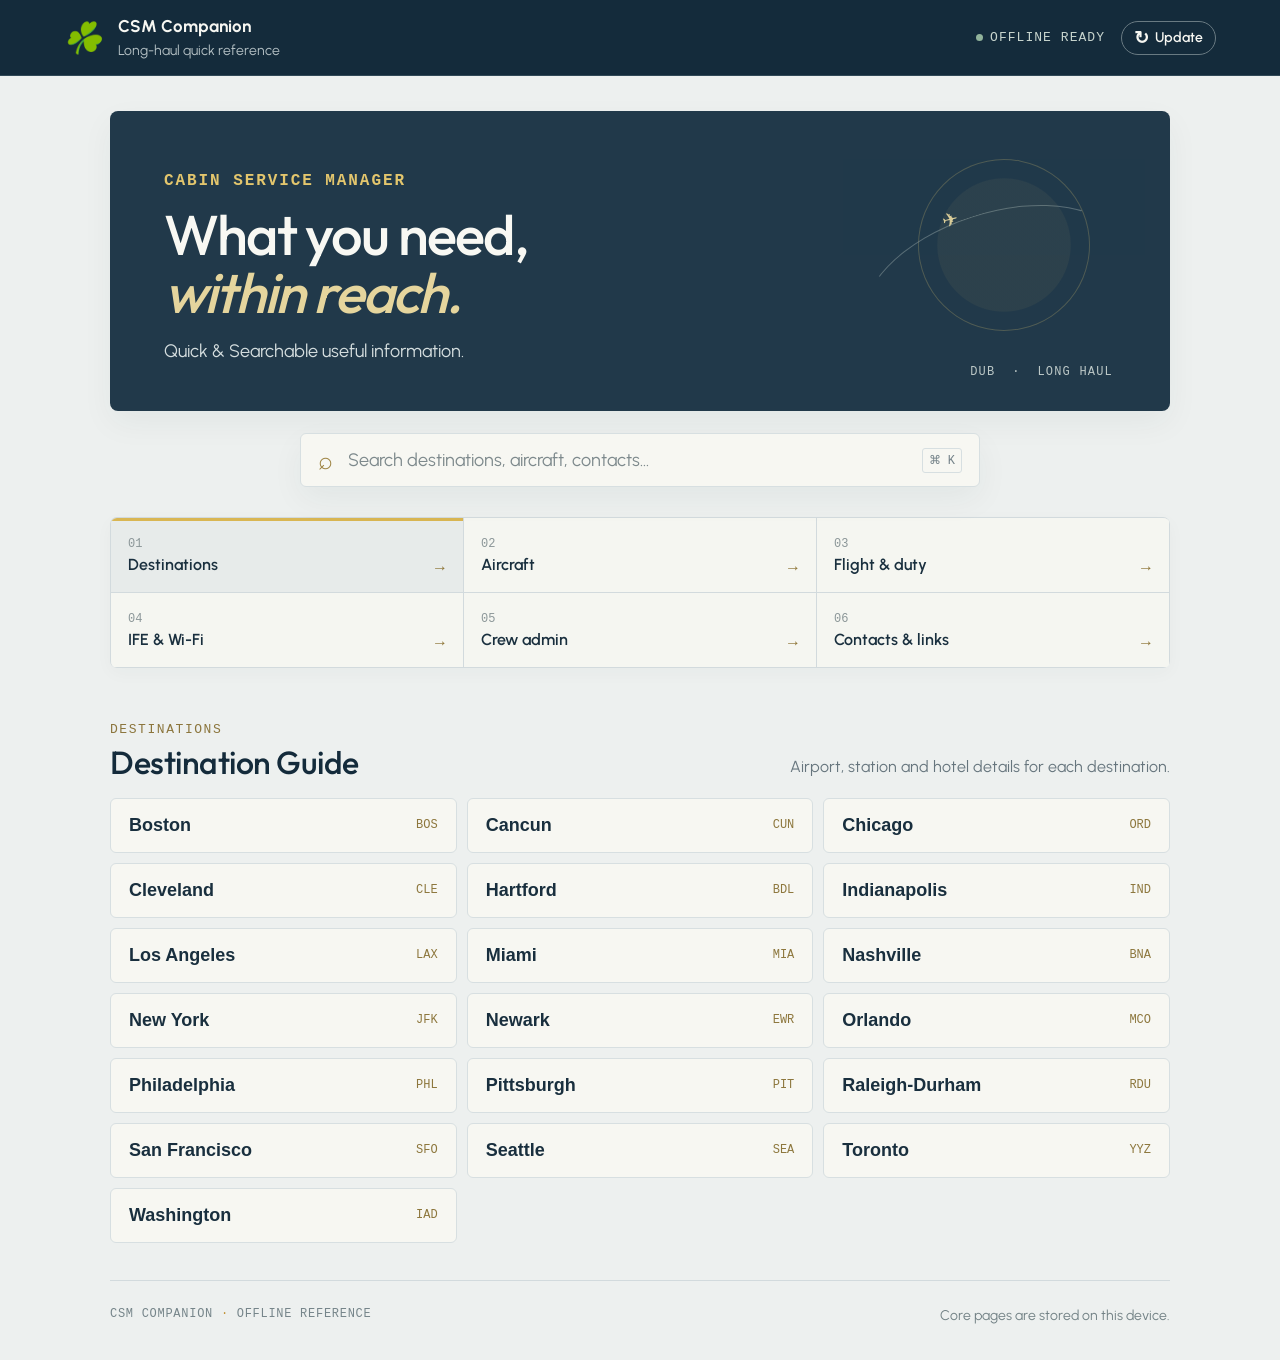
==== index.html @ 6634da88 "Add files via upload" ====
<!doctype html>
<html lang="en">
<head>
  <meta charset="utf-8">
  <meta name="viewport" content="width=device-width, initial-scale=1, viewport-fit=cover">
  <meta name="theme-color" content="#142b3b">
  <meta name="apple-mobile-web-app-capable" content="yes">
  <meta name="apple-mobile-web-app-title" content="CSM Companion">
  <meta name="description" content="Offline-first Cabin Service Manager reference for Aer Lingus long-haul operations.">
  <link rel="manifest" href="manifest.webmanifest">
  <link rel="icon" href="icon.svg" type="image/svg+xml">
  <link rel="stylesheet" href="styles.css?v=updates1">
  <title>CSM Companion</title>
</head>
<body>
  <header class="topbar">
    <a class="brand" href="#home" aria-label="CSM Companion home"><img class="brand-logo" src="assets/aer-lingus-shamrock.png" alt="Aer Lingus Shamrock"><span><strong>CSM Companion</strong><small>Long-haul quick reference</small></span></a>
    <div class="top-actions"><span class="offline-pill"><i></i><span id="connection-status">Offline ready</span></span><button class="update-button" id="update-button" type="button" aria-label="Check for updates" title="Check for updates"><span aria-hidden="true">↻</span><span class="update-label">Update</span></button><button class="icon-button" id="install-button" hidden>Install</button></div>
  </header>
  <main>
    <section class="welcome" id="home">
      <div class="welcome-copy"><p class="eyebrow">CABIN SERVICE MANAGER</p><h1>What you need,<br><em>within reach.</em></h1><p class="intro">Quick &amp; Searchable useful information.</p></div>
      <div class="welcome-art" aria-hidden="true"><span class="sun"></span><span class="route-line"></span><span class="plane">✈</span><span class="art-label">DUB&nbsp; · &nbsp;LONG HAUL</span></div>
    </section>
    <section class="search-wrap" aria-label="Search reference">
      <label class="search-box"><span aria-hidden="true">⌕</span><input id="search" type="search" placeholder="Search destinations, aircraft, contacts…" autocomplete="off"><kbd>⌘ K</kbd></label>
      <div id="search-results" class="search-results" hidden></div>
    </section>
    <section class="quick-links" aria-label="Quick links">
      <button data-section="destinations"><span>01</span>Destinations <b>→</b></button>
      <button data-section="aircraft"><span>02</span>Aircraft <b>→</b></button>
      <button data-section="flight"><span>03</span>Flight &amp; duty <b>→</b></button>
      <button data-section="ife"><span>04</span>IFE &amp; Wi-Fi <b>→</b></button>
      <button data-section="crew"><span>05</span>Crew admin <b>→</b></button>
      <button data-section="contacts"><span>06</span>Contacts &amp; links <b>→</b></button>
    </section>
    <p class="quick-links-hint">Scroll across for more</p>
    <section class="content-area" id="content-area" aria-live="polite"></section>
    <footer><span>CSM COMPANION <i>·</i> OFFLINE REFERENCE</span><span id="cache-note">Core pages are stored on this device.</span></footer>
  </main>
  <script src="reference-data.js?v=coordination1"></script>
  <script src="app.js?v=updates2"></script>
</body>
</html>
---- styles.css ----
@font-face{font-family:Outfit;src:url('./assets/fonts/outfit-latin.woff2') format('woff2');font-style:normal;font-weight:400 700;font-display:swap}
@font-face{font-family:Urbanist;src:url('./assets/fonts/urbanist-latin.woff2') format('woff2');font-style:normal;font-weight:400 700;font-display:swap}
:root{
  --ink:#192f3e;
  --navy:#21394a;
  --navy-deep:#142b3b;
  --muted:#66757d;
  --line:#d7dfe1;
  --canvas:#edf0ef;
  --paper:#f7f7f2;
  --white:#fff;
  --amber:#d9b653;
  --amber-soft:#f5edcf;
  --sage:#8ea39b;
  --shadow:0 12px 32px #1c33420d;
}
*{box-sizing:border-box}
html{scroll-behavior:smooth}
body{margin:0;background:var(--canvas);color:var(--ink);font:19px/1.55 Urbanist,-apple-system,BlinkMacSystemFont,"Segoe UI",sans-serif}
.topbar{height:76px;padding:0 max(5vw,24px);display:flex;align-items:center;justify-content:space-between;background:var(--navy-deep);border-bottom:1px solid #314957;color:#f7f7f2}
.brand{display:flex;gap:12px;align-items:center;color:inherit;text-decoration:none}
.brand-logo{width:42px;height:42px;object-fit:contain;flex:0 0 auto}
.brand strong{display:block;font-size:17px;letter-spacing:.1px}
.brand small{display:block;color:#b5c1c5;font-size:14px}
.top-actions{display:flex;align-items:center;gap:16px}
.offline-pill{font:13px ui-monospace,SFMono-Regular,monospace;text-transform:uppercase;letter-spacing:.08em;color:#c8d5ce}
.offline-pill i{display:inline-block;width:7px;height:7px;border-radius:50%;background:#91b39b;margin-right:7px}
.icon-button{border:1px solid #697a82;background:transparent;border-radius:20px;padding:8px 15px;color:#f7f7f2;font:600 15px -apple-system,BlinkMacSystemFont,"Segoe UI",sans-serif;cursor:pointer}
.icon-button:hover{background:#294354}
.update-button{display:flex;align-items:center;gap:6px;border:1px solid #697a82;background:transparent;border-radius:20px;padding:7px 12px;color:#f7f7f2;font:600 14px Urbanist,-apple-system,BlinkMacSystemFont,"Segoe UI",sans-serif;cursor:pointer}
.update-button:hover:not(:disabled){background:#294354}.update-button:disabled{opacity:.7;cursor:wait}.update-button>span:first-child{font-size:18px;line-height:1}
main{max-width:1120px;margin:auto;padding:0 30px}
.welcome{position:relative;display:flex;min-height:300px;margin-top:35px;background:var(--navy);overflow:hidden;border-radius:8px;color:#f8f8f3;padding:45px 54px;align-items:center;box-shadow:var(--shadow)}
.welcome-copy{position:relative;z-index:1;max-width:490px}
.eyebrow,.section-kicker{font:13px ui-monospace,SFMono-Regular,monospace;letter-spacing:.12em;color:#e3c66d}
.welcome-copy>.eyebrow{font-size:16px;font-weight:700}
.welcome h1{font:500 clamp(38px,calc(5.4vw - 2px),56px)/1.03 Outfit,Urbanist,sans-serif;letter-spacing:-1.8px;margin:14px 0}
.welcome h1 em{color:#e5d59d;font-weight:500}
.intro{font-size:18px;color:#d5dedf;max-width:410px;margin:17px 0 0}
.welcome-art{position:absolute;right:5%;top:0;width:40%;height:100%;opacity:.95}
.sun{position:absolute;width:172px;height:172px;border:1px solid #d6c17445;border-radius:50%;top:48px;right:27px;background:radial-gradient(circle,#d8c57a12 0 55%,transparent 56%)}
.route-line{position:absolute;width:270px;height:145px;border:1px solid #bbc8c160;border-color:#bbc8c160 transparent transparent transparent;border-radius:50%;transform:rotate(-18deg);top:102px;right:-12px}
.plane{position:absolute;top:94px;right:159px;font-size:19px;color:#e5d59d;transform:rotate(-14deg)}
.art-label{position:absolute;right:4px;bottom:32px;font:12px ui-monospace,SFMono-Regular,monospace;letter-spacing:.1em;color:#c5d0ce}
.search-wrap{position:relative;margin:22px auto 30px;max-width:680px;z-index:3}
.search-box{height:54px;display:flex;align-items:center;gap:13px;background:var(--paper);padding:0 17px;border:1px solid var(--line);border-radius:6px;box-shadow:var(--shadow);color:#61717a}
.search-box>span{font-size:25px;line-height:0;color:#9d8240}
.search-box input{flex:1;border:0;outline:0;color:var(--ink);background:transparent;font:18px Urbanist,-apple-system,BlinkMacSystemFont,"Segoe UI",sans-serif}
.search-box input::placeholder{color:#7d898c}
.search-box kbd{font:12px ui-monospace,SFMono-Regular,monospace;border:1px solid var(--line);border-radius:3px;padding:4px 6px;color:#728087}
.search-results{position:absolute;top:59px;left:0;right:0;background:var(--paper);border:1px solid var(--line);box-shadow:var(--shadow);max-height:290px;overflow:auto;border-radius:6px}
.result{display:flex;width:100%;text-align:left;gap:12px;align-items:center;padding:12px 16px;background:var(--paper);border:0;border-bottom:1px solid #e6e9e6;cursor:pointer;color:var(--ink)}
.result:hover{background:#eef0eb}
.result .result-tag{font:12px ui-monospace,SFMono-Regular,monospace;letter-spacing:.08em;color:#8c753a;min-width:70px}
.result strong{font-size:17px}.result small{display:block;color:var(--muted);font-size:15px}
.quick-links{display:grid;grid-template-columns:repeat(3,minmax(0,1fr));border-top:1px solid #d2dadd;border-left:1px solid #d2dadd;margin-bottom:44px;border-radius:7px;overflow:hidden;box-shadow:0 5px 18px #1c334208}
.quick-links-hint{display:none}
.quick-links button{position:relative;text-align:left;height:75px;padding:15px 17px;background:#f5f6f1;border:0;border-right:1px solid #d2dadd;border-bottom:1px solid #d2dadd;font:600 16px Urbanist,-apple-system,BlinkMacSystemFont,"Segoe UI",sans-serif;color:var(--ink);cursor:pointer;transition:background .18s}
.quick-links button:hover,.quick-links button.active{background:#e7ebea}
.quick-links button.active{box-shadow:inset 0 3px 0 var(--amber)}
.quick-links button span{display:block;font:12px ui-monospace,SFMono-Regular,monospace;color:#8b9698;margin-bottom:4px}
.quick-links button b{position:absolute;right:15px;bottom:15px;color:#8e7537;font-weight:500}
.content-area{min-height:240px;scroll-margin-top:18px}
.section-head{display:flex;align-items:flex-end;justify-content:space-between;margin-bottom:18px}
.section-head h2{font:500 32px/1.1 Outfit,Urbanist,sans-serif;margin:3px 0 0;letter-spacing:-.5px;color:var(--navy-deep)}
.section-kicker{color:#8b753c}
.section-head p{margin:0;color:var(--muted);font-size:16px}
.card-grid{display:grid;grid-template-columns:repeat(3,1fr);gap:13px}
.card{background:var(--paper);border:1px solid var(--line);padding:20px 21px;border-radius:7px;box-shadow:0 4px 14px #1c334206}
.card .card-tag{font:12px ui-monospace,SFMono-Regular,monospace;color:#8b753c;letter-spacing:.1em;text-transform:uppercase}
.card h3{font:600 17px/1.2 Outfit,Urbanist,sans-serif;margin:9px 0 5px;letter-spacing:-.2px;color:var(--navy-deep)}
.card p{color:var(--muted);font-size:16px;line-height:1.6;margin:0}
.card .card-foot{border-top:1px solid #e5e8e2;padding-top:12px;margin-top:17px;font:12px ui-monospace,SFMono-Regular,monospace;letter-spacing:.04em;color:#7c898b}
.detail-layout{display:grid;grid-template-columns:1fr 1fr;gap:13px}
.info-block{background:var(--paper);border:1px solid var(--line);border-radius:7px;padding:20px}
.info-block h3{margin:0 0 10px;font-size:16px;color:var(--navy-deep)}
.info-block p,.info-block li{font-size:16px;color:var(--muted)}
.info-block ul{padding-left:18px;margin:8px 0}
.notice{background:var(--amber-soft);border:1px solid #eadcae;border-left:3px solid var(--amber);border-radius:4px;padding:12px 14px;color:#665624;font-size:15px;margin:0 0 14px}
.destination-list{display:grid;grid-template-columns:repeat(3,1fr);gap:10px}
.destination{display:flex;justify-content:space-between;align-items:center;background:var(--paper);border:1px solid var(--line);border-radius:6px;padding:16px 18px;color:var(--ink);text-align:left;cursor:pointer;transition:border .18s,background .18s}
.destination:hover{border-color:#baaa71;background:#fbfbf6}
.destination strong{font-size:18px}.destination span{font:12px ui-monospace,SFMono-Regular,monospace;color:#8d773d}
.destination-name{display:flex;flex-direction:column;gap:2px}.destination-name small{font:12px ui-monospace,SFMono-Regular,monospace;color:#78868a}
.empty{background:var(--paper);border:1px dashed #c3cdd0;border-radius:6px;padding:26px;color:var(--muted);font-size:16px}
.empty strong{color:var(--ink);display:block;margin-bottom:5px}
.profile-meta{display:grid;grid-template-columns:repeat(2,minmax(0,1fr));gap:10px;background:var(--navy);color:#f7f7f2;border-radius:7px;padding:14px 17px;margin:0 0 12px;box-shadow:var(--shadow)}
.profile-meta>div{display:flex;flex-direction:column;gap:4px;min-width:0}
.profile-meta span{font:11px ui-monospace,SFMono-Regular,monospace;letter-spacing:.08em;color:#e3c66d}
.profile-meta strong{font-size:14px;font-weight:600;overflow-wrap:anywhere}
.profile-grid{grid-template-columns:repeat(2,minmax(0,1fr))}
.profile-fields{margin-top:8px}
.coordination-grid{display:grid;grid-template-columns:repeat(2,minmax(0,1fr));gap:9px;margin-top:10px}
.contact-card,.contact-extra{min-width:0;background:#fff;border:1px solid #e1e6e3;border-radius:6px;padding:12px}
.contact-role{display:block;font:11px ui-monospace,SFMono-Regular,monospace;letter-spacing:.07em;color:#8b753c}
.contact-card h3{font:600 17px/1.2 Outfit,Urbanist,sans-serif;color:var(--navy-deep);margin:6px 0 10px;overflow-wrap:anywhere}
.contact-actions{display:grid;gap:7px}
.contact-action{display:flex;min-height:44px;flex-direction:column;justify-content:center;gap:2px;padding:7px 9px;border:1px solid #dfe5e2;border-radius:5px;background:#f4f6f2;color:var(--ink);text-decoration:none;overflow-wrap:anywhere}
.contact-action span{font:11px ui-monospace,SFMono-Regular,monospace;letter-spacing:.04em;color:#7b8988}
.contact-action strong{font:600 14px/1.3 Urbanist,-apple-system,BlinkMacSystemFont,"Segoe UI",sans-serif;color:var(--navy-deep);overflow-wrap:anywhere}
.contact-action:hover{border-color:#c3ac65;background:#fbfbf6}
.contact-missing{font-size:14px;color:var(--muted)}
.contact-extra{display:flex;flex-direction:column;gap:8px;justify-content:center}
.contact-extra>strong{font-size:14px;color:var(--navy-deep)}
.profile-record{border-top:1px solid #e5e8e2;padding:10px 0}
.profile-record:first-child{border-top:0;padding-top:0}
.profile-record-heading{display:flex;align-items:center;justify-content:space-between;gap:8px}
.profile-record-heading strong{font-size:15px;color:var(--navy-deep)}
.profile-value{font-size:16px;line-height:1.5;color:var(--muted);overflow-wrap:anywhere;margin-top:4px}
.map-action{display:inline-flex;align-items:center;min-height:40px;margin-top:6px;padding:0 10px;border:1px solid #dfe5e2;border-radius:5px;background:#f4f6f2;color:#6e5a24;font:11px ui-monospace,SFMono-Regular,monospace;letter-spacing:.04em;text-decoration:none}
.map-action:hover{border-color:#c3ac65;background:#fbfbf6}
.record-source{font:12px/1.5 ui-monospace,SFMono-Regular,monospace;color:#7c898b;margin-top:5px;overflow-wrap:anywhere}
.review-badge{display:inline-flex;align-items:center;flex:0 0 auto;border-radius:3px;padding:3px 6px;font:11px ui-monospace,SFMono-Regular,monospace;letter-spacing:.02em}
.review-badge.needs-source{background:var(--amber-soft);color:#6b551a}
.review-badge.marked-verified{background:var(--green);color:#385d43}
.empty-profile{border-style:dashed;box-shadow:none}
.empty-profile p{color:var(--muted);font-size:16px;margin:12px 0 2px}
.back-button{border:0;background:transparent;color:#766431;font:14px ui-monospace,SFMono-Regular,monospace;cursor:pointer;padding:0;margin-bottom:10px}
.aircraft-grid{grid-template-columns:repeat(2,minmax(0,1fr))}.aircraft-card{scroll-margin-top:18px}.aircraft-card-head{display:flex;align-items:center;justify-content:space-between;gap:10px}.aircraft-total{font:500 24px Georgia,serif;color:var(--navy-deep);white-space:nowrap}.aircraft-total small{font:13px ui-monospace,SFMono-Regular,monospace;color:var(--muted)}
.seat-bar{height:32px;display:flex;overflow:hidden;border-radius:5px;margin:17px 0 9px;background:#e5e9e5}.seat-zone{width:var(--zone);min-width:0;display:flex;flex:0 0 var(--zone);align-items:center;justify-content:center;padding:0 2px;background:#21394a;color:#f7f7f2;border-right:1px solid #f7f7f2}.seat-zone:nth-child(2){background:#758c88}.seat-zone:nth-child(3){background:#c5d0cb;color:#203745;border:0}.seat-zone strong{font:600 12px ui-monospace,SFMono-Regular,monospace}.seat-legend{display:flex;gap:13px;flex-wrap:wrap;color:var(--muted);font:12px ui-monospace,SFMono-Regular,monospace}.seat-legend b{color:var(--navy-deep)}
.aircraft-stats{display:grid;grid-template-columns:repeat(3,minmax(0,1fr));gap:8px;border-top:1px solid #e5e8e2;margin-top:15px;padding-top:13px}.aircraft-stats div,.registration-list{display:flex;flex-direction:column;gap:4px;min-width:0}.aircraft-stats span,.registration-list>span{font:11px ui-monospace,SFMono-Regular,monospace;letter-spacing:.04em;color:#7c898b}.aircraft-stats strong{font-size:16px;color:var(--navy-deep);overflow-wrap:anywhere}.registration-list{border-top:1px solid #e5e8e2;margin-top:12px;padding-top:11px}.registration-list p{font:14px/1.6 ui-monospace,SFMono-Regular,monospace;color:var(--muted);margin:0;overflow-wrap:anywhere}
footer{display:flex;justify-content:space-between;padding:26px 0 35px;margin-top:37px;border-top:1px solid #d2dadd;font:12px ui-monospace,SFMono-Regular,monospace;letter-spacing:.06em;color:#76858a}
footer i{font-style:normal;color:#c29339}#cache-note{letter-spacing:0;text-transform:none;font:14px Urbanist,-apple-system,BlinkMacSystemFont,"Segoe UI",sans-serif;color:#718084}
@media(max-width:760px){main{padding:0 17px}.topbar{height:66px;padding:0 17px}.welcome{min-height:290px;margin-top:18px;padding:32px 26px}.welcome-art{width:45%;right:-9%;opacity:.55}.welcome-copy{max-width:420px}.quick-links{grid-template-columns:repeat(3,minmax(0,1fr));margin-bottom:32px}.card-grid,.destination-list{grid-template-columns:repeat(2,1fr)}.section-head{display:block}.section-head p{margin-top:6px}footer{gap:12px;flex-wrap:wrap}}
@media(max-width:480px){.welcome{padding:27px 22px;min-height:285px}.welcome h1{font-size:clamp(36px,calc(10vw - 2px),40px);line-height:1.04}.intro{max-width:260px;font-size:17px}.welcome-art{right:-28%;width:65%;opacity:.36}.search-box{height:50px}.search-box kbd{display:none}.card-grid,.destination-list,.detail-layout{grid-template-columns:1fr}.quick-links button{height:68px;padding:12px}.quick-links button b{right:12px;bottom:14px}.offline-pill{font-size:11px}.icon-button{padding:7px 10px}}
@media(max-width:600px){
  html{scroll-padding-top:82px}
  body{overflow-x:hidden;-webkit-text-size-adjust:100%}
  .topbar{position:sticky;top:0;z-index:10;height:calc(60px + env(safe-area-inset-top));padding:env(safe-area-inset-top) 15px 0}
  .brand{gap:9px}.brand-logo{width:36px;height:36px}.brand strong{font-size:16px}.brand small{font-size:13px}
  .top-actions{gap:9px}.offline-pill{font-size:11px;white-space:nowrap}.icon-button{min-height:40px}
  .update-button{width:36px;height:36px;justify-content:center;padding:0}.update-label{position:absolute;width:1px;height:1px;padding:0;margin:-1px;overflow:hidden;clip:rect(0,0,0,0);white-space:nowrap;border:0}
  main{width:100%;padding:0 15px}
  .welcome{min-height:218px;margin-top:14px;padding:25px 21px;border-radius:7px}
  .welcome-copy{max-width:100%}.welcome h1{font-size:clamp(38px,calc(10.5vw - 2px),42px);letter-spacing:-1.2px;margin:10px 0}
  .intro{max-width:285px;font-size:17px;line-height:1.5;margin-top:12px}
  .welcome-art{right:-6%;width:39%;opacity:.36}.sun{width:128px;height:128px;right:8px;top:42px}.route-line{width:195px;height:106px;top:85px;right:-27px}.plane{right:102px;top:83px;font-size:16px}.art-label{right:0;bottom:20px;font-size:10px}
  .search-wrap{margin:14px 0 17px;max-width:none}.search-box{height:52px;padding:0 14px;border-radius:6px}.search-box input{font-size:20px}
  .quick-links{display:flex;gap:7px;width:100%;overflow-x:auto;overscroll-behavior-x:contain;-webkit-overflow-scrolling:touch;scrollbar-width:none;scroll-snap-type:x proximity;margin:0 0 3px;padding:1px 0 5px;border:0;border-radius:0;box-shadow:none}
  .quick-links::-webkit-scrollbar{display:none}
  .quick-links-hint{display:block;margin:0 0 19px 2px;color:#78868a;font:italic 700 12px/1.3 Urbanist,-apple-system,BlinkMacSystemFont,"Segoe UI",sans-serif}
  .quick-links button{flex:0 0 auto;display:flex;align-items:center;gap:7px;height:46px;min-width:unset;padding:0 13px;border:1px solid #cbd4d8;border-radius:6px;background:#f5f6f1;scroll-snap-align:start;font-size:15px;white-space:nowrap}
  .quick-links button span{display:inline;margin:0;color:#8b753c;font-size:11px}.quick-links button b{position:static;margin-left:2px;font-size:16px}
  .quick-links button.active{border-color:#c3ac65;box-shadow:inset 0 -2px 0 var(--amber)}
  .content-area{min-height:190px;scroll-margin-top:78px}
  .section-head{margin-bottom:14px}.section-head h2{font-size:28px;line-height:1.12}.section-head p{font-size:16px;line-height:1.5}
  .notice{font-size:15px;line-height:1.5;padding:11px 12px;margin-bottom:12px}
  .destination-list{grid-template-columns:repeat(2,minmax(0,1fr));gap:8px}
  .destination{min-height:54px;padding:11px 12px;gap:5px}.destination strong{font-size:16px}.destination span{font-size:11px;white-space:nowrap}
  .card-grid,.detail-layout,.aircraft-grid{grid-template-columns:1fr;gap:9px}
  .profile-meta{grid-template-columns:repeat(2,minmax(0,1fr));gap:12px 10px;padding:13px 14px}
  .profile-grid{grid-template-columns:1fr}.coordination-grid{grid-template-columns:1fr}
  .card,.info-block{padding:17px 16px;border-radius:6px}.card h3{font-size:16px}.card p,.info-block p,.info-block li{font-size:17px;line-height:1.55}
  .card .card-foot{margin-top:13px;padding-top:10px;font-size:11px}
  .back-button{min-height:40px;padding:8px 0}
  footer{gap:8px;flex-direction:column;margin-top:28px;padding:20px 0 calc(24px + env(safe-area-inset-bottom))}
}
@media(max-width:360px){
  .topbar{padding-left:11px;padding-right:11px}.brand{gap:7px}.brand-logo{width:32px;height:32px}.brand strong{font-size:15px}.brand small{font-size:12px}.top-actions{gap:6px}.offline-pill{font-size:10px}
  main{padding-left:11px;padding-right:11px}.welcome{padding-left:17px;padding-right:17px}.destination{padding:10px 9px}.destination strong{font-size:15px}
}
@media(prefers-reduced-motion:reduce){*{scroll-behavior:auto!important;transition:none!important}}
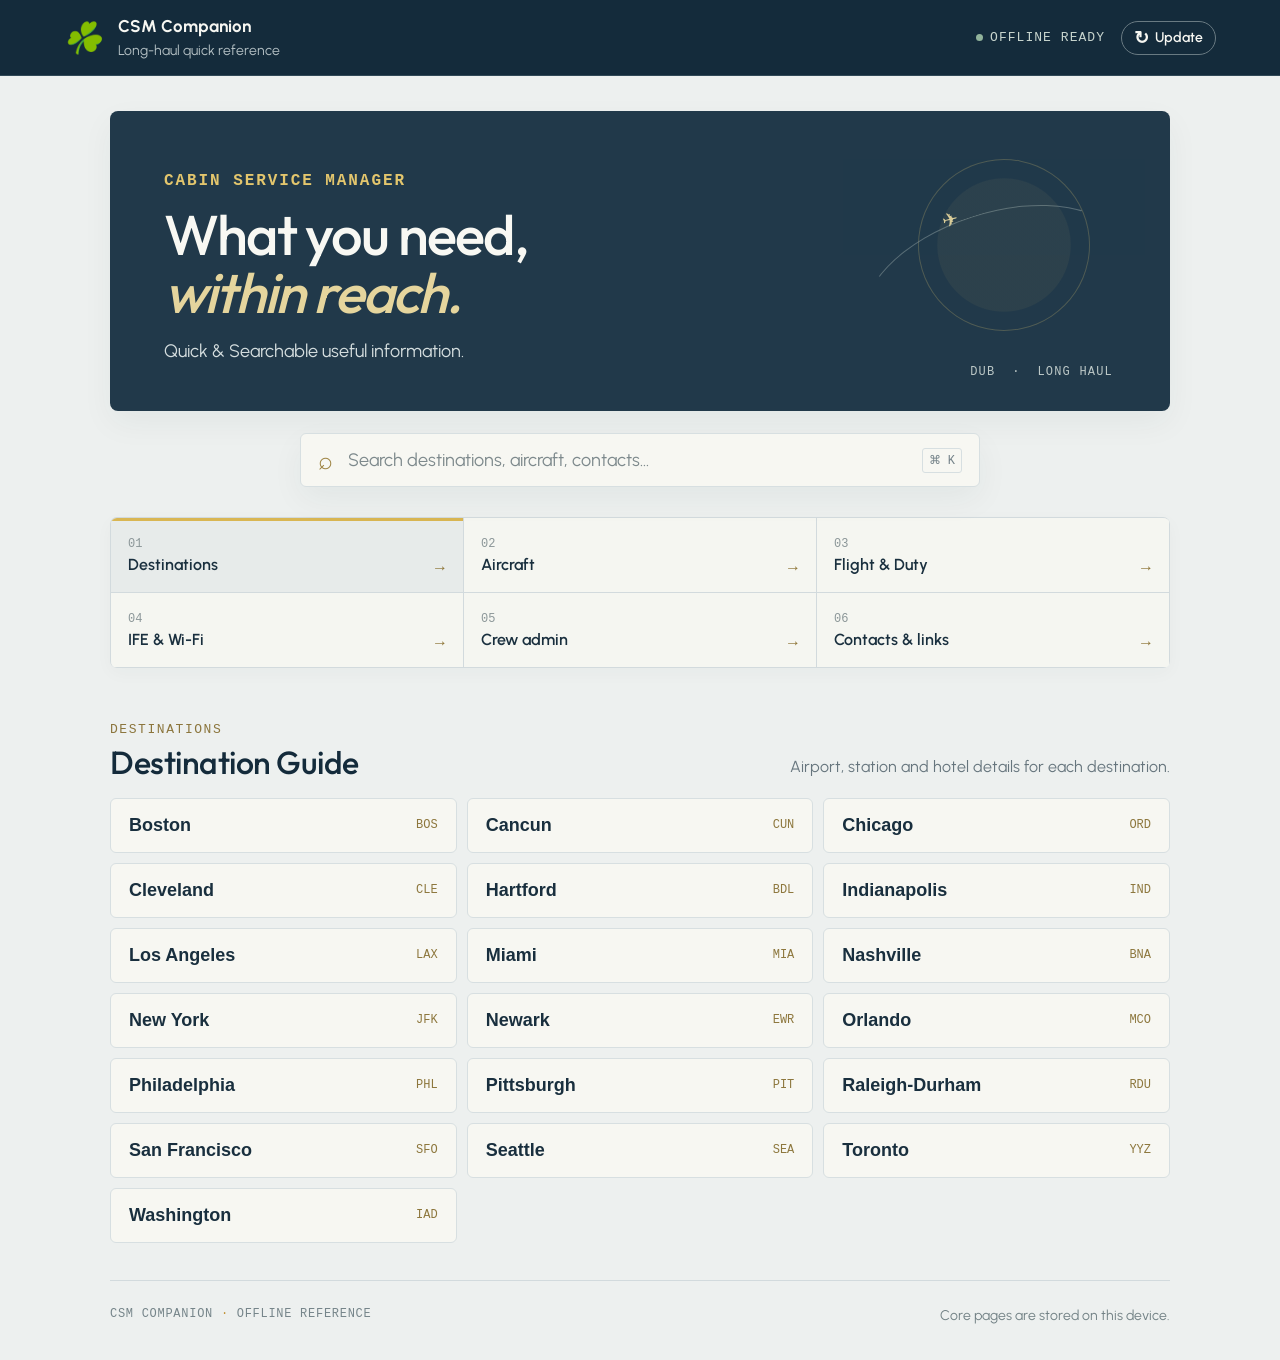
==== commit 54dac40c: "Add files via upload" ====
--- a/index.html
+++ b/index.html
@@ -9,7 +9,7 @@
   <meta name="description" content="Offline-first Cabin Service Manager reference for Aer Lingus long-haul operations.">
   <link rel="manifest" href="manifest.webmanifest">
   <link rel="icon" href="icon.svg" type="image/svg+xml">
-  <link rel="stylesheet" href="styles.css?v=updates1">
+  <link rel="stylesheet" href="styles.css?v=fdp2">
   <title>CSM Companion</title>
 </head>
 <body>
@@ -29,7 +29,7 @@
     <section class="quick-links" aria-label="Quick links">
       <button data-section="destinations"><span>01</span>Destinations <b>→</b></button>
       <button data-section="aircraft"><span>02</span>Aircraft <b>→</b></button>
-      <button data-section="flight"><span>03</span>Flight &amp; duty <b>→</b></button>
+      <button data-section="flight"><span>03</span>Flight &amp; Duty <b>→</b></button>
       <button data-section="ife"><span>04</span>IFE &amp; Wi-Fi <b>→</b></button>
       <button data-section="crew"><span>05</span>Crew admin <b>→</b></button>
       <button data-section="contacts"><span>06</span>Contacts &amp; links <b>→</b></button>
@@ -38,7 +38,7 @@
     <section class="content-area" id="content-area" aria-live="polite"></section>
     <footer><span>CSM COMPANION <i>·</i> OFFLINE REFERENCE</span><span id="cache-note">Core pages are stored on this device.</span></footer>
   </main>
-  <script src="reference-data.js?v=coordination1"></script>
-  <script src="app.js?v=updates2"></script>
+  <script src="reference-data.js?v=fleet1"></script>
+  <script src="app.js?v=fdp2"></script>
 </body>
 </html>
--- a/styles.css
+++ b/styles.css
@@ -68,6 +68,7 @@
 .card-grid{display:grid;grid-template-columns:repeat(3,1fr);gap:13px}
 .card{background:var(--paper);border:1px solid var(--line);padding:20px 21px;border-radius:7px;box-shadow:0 4px 14px #1c334206}
 .card .card-tag{font:12px ui-monospace,SFMono-Regular,monospace;color:#8b753c;letter-spacing:.1em;text-transform:uppercase}
+.fdp-card{grid-column:1/-1}.fdp-card p{max-width:900px}.fdp-reference-link{display:flex;min-height:50px;flex-direction:column;justify-content:center;gap:2px;margin-top:14px;padding:9px 12px;border:1px solid #d9c77f;border-radius:5px;background:#f7f3e4;color:var(--navy-deep);text-decoration:none}.fdp-reference-link span{font:11px ui-monospace,SFMono-Regular,monospace;letter-spacing:.06em;color:#7b704e}.fdp-reference-link strong{font:600 15px Urbanist,-apple-system,BlinkMacSystemFont,"Segoe UI",sans-serif}.fdp-reference-link:hover{background:#f0e8c9}.fdp-source-note{display:block;margin-top:10px;color:#78868a;font:12px/1.45 ui-monospace,SFMono-Regular,monospace}.fdp-table-scroll{max-width:100%;overflow-x:auto;-webkit-overflow-scrolling:touch;margin:12px 0 5px;border-radius:4px}.fdp-table{width:100%;border-collapse:collapse;color:var(--ink);font:14px/1.35 Urbanist,-apple-system,BlinkMacSystemFont,"Segoe UI",sans-serif}.fdp-table th,.fdp-table td{border:1px solid #d2dcda;padding:7px 6px;text-align:center;vertical-align:middle}.fdp-table thead th{background:#176b68;color:#fff;font-weight:700}.fdp-table tbody th{background:#e6f0dc;text-align:left;font-weight:700}.fdp-basic-table{min-width:335px;table-layout:fixed}.fdp-basic-table th:first-child{width:43%}.fdp-acclim-table{min-width:560px;table-layout:fixed}.fdp-acclim-table th:first-child{width:31%}.fdp-table-hint{display:block;color:#78868a;font:12px Urbanist,-apple-system,BlinkMacSystemFont,"Segoe UI",sans-serif}.fdp-code-legend{display:grid;gap:6px;margin-top:12px;color:var(--muted);font-size:15px}.fdp-code-legend b{display:inline-block;min-width:22px;color:var(--navy-deep)}.protocol-steps{display:grid;grid-template-columns:repeat(2,minmax(0,1fr));gap:12px;margin-top:14px}.protocol-steps>section{min-width:0;border:1px solid #e1e6e3;border-radius:6px;padding:13px;background:#fff}.protocol-steps h4{margin:0 0 6px;color:var(--navy-deep);font:600 16px Outfit,Urbanist,sans-serif}.protocol-steps p{margin:0;color:var(--muted);font-size:15px;line-height:1.5}.protocol-credit-table{min-width:320px}.protocol-credit-table th:first-child{width:75%}.protocol-note{margin-top:8px!important;font-size:13px!important}.protocol-note-box{margin-top:12px;padding:11px 12px;border-left:3px solid var(--amber);background:#f7f3e4;color:#665624;font-size:14px;line-height:1.45}
 .card h3{font:600 17px/1.2 Outfit,Urbanist,sans-serif;margin:9px 0 5px;letter-spacing:-.2px;color:var(--navy-deep)}
 .card p{color:var(--muted);font-size:16px;line-height:1.6;margin:0}
 .card .card-foot{border-top:1px solid #e5e8e2;padding-top:12px;margin-top:17px;font:12px ui-monospace,SFMono-Regular,monospace;letter-spacing:.04em;color:#7c898b}
@@ -116,9 +117,9 @@
 .empty-profile{border-style:dashed;box-shadow:none}
 .empty-profile p{color:var(--muted);font-size:16px;margin:12px 0 2px}
 .back-button{border:0;background:transparent;color:#766431;font:14px ui-monospace,SFMono-Regular,monospace;cursor:pointer;padding:0;margin-bottom:10px}
-.aircraft-grid{grid-template-columns:repeat(2,minmax(0,1fr))}.aircraft-card{scroll-margin-top:18px}.aircraft-card-head{display:flex;align-items:center;justify-content:space-between;gap:10px}.aircraft-total{font:500 24px Georgia,serif;color:var(--navy-deep);white-space:nowrap}.aircraft-total small{font:13px ui-monospace,SFMono-Regular,monospace;color:var(--muted)}
-.seat-bar{height:32px;display:flex;overflow:hidden;border-radius:5px;margin:17px 0 9px;background:#e5e9e5}.seat-zone{width:var(--zone);min-width:0;display:flex;flex:0 0 var(--zone);align-items:center;justify-content:center;padding:0 2px;background:#21394a;color:#f7f7f2;border-right:1px solid #f7f7f2}.seat-zone:nth-child(2){background:#758c88}.seat-zone:nth-child(3){background:#c5d0cb;color:#203745;border:0}.seat-zone strong{font:600 12px ui-monospace,SFMono-Regular,monospace}.seat-legend{display:flex;gap:13px;flex-wrap:wrap;color:var(--muted);font:12px ui-monospace,SFMono-Regular,monospace}.seat-legend b{color:var(--navy-deep)}
-.aircraft-stats{display:grid;grid-template-columns:repeat(3,minmax(0,1fr));gap:8px;border-top:1px solid #e5e8e2;margin-top:15px;padding-top:13px}.aircraft-stats div,.registration-list{display:flex;flex-direction:column;gap:4px;min-width:0}.aircraft-stats span,.registration-list>span{font:11px ui-monospace,SFMono-Regular,monospace;letter-spacing:.04em;color:#7c898b}.aircraft-stats strong{font-size:16px;color:var(--navy-deep);overflow-wrap:anywhere}.registration-list{border-top:1px solid #e5e8e2;margin-top:12px;padding-top:11px}.registration-list p{font:14px/1.6 ui-monospace,SFMono-Regular,monospace;color:var(--muted);margin:0;overflow-wrap:anywhere}
+.aircraft-grid{grid-template-columns:repeat(2,minmax(0,1fr))}.aircraft-card{scroll-margin-top:18px}.aircraft-card-head{display:flex;align-items:center;justify-content:space-between;gap:10px}.aircraft-card-head .card-tag{font-size:14px;font-weight:700}.aircraft-total{font:600 24px Outfit,Urbanist,sans-serif;color:var(--navy-deep);white-space:nowrap}.aircraft-total small{font:500 13px Urbanist,-apple-system,BlinkMacSystemFont,"Segoe UI",sans-serif;color:var(--muted)}
+.seat-bar{height:32px;display:flex;overflow:hidden;border-radius:5px;margin:17px 0 9px;background:#e5e9e5}.seat-zone{width:var(--zone);min-width:0;display:flex;flex:0 0 var(--zone);align-items:center;justify-content:center;padding:0 2px;background:#21394a;color:#f7f7f2;border-right:1px solid #f7f7f2}.seat-zone:nth-child(2){background:#758c88}.seat-zone:nth-child(3){background:#c5d0cb;color:#203745;border:0}.seat-zone strong{font:600 12px ui-monospace,SFMono-Regular,monospace}.seat-legend{display:flex;gap:13px;flex-wrap:wrap;color:var(--muted);font:12px ui-monospace,SFMono-Regular,monospace}.seat-legend b{color:var(--navy-deep)}.seat-legend span:first-child{font-size:13px}
+.aircraft-stats{display:grid;grid-template-columns:repeat(3,minmax(0,1fr));gap:8px;border-top:1px solid #e5e8e2;margin-top:15px;padding-top:13px}.aircraft-stats div,.registration-list{display:flex;flex-direction:column;gap:4px;min-width:0}.aircraft-stats span,.registration-list>span{font:700 13px ui-monospace,SFMono-Regular,monospace;letter-spacing:.04em;color:#7c898b}.aircraft-stats strong{font-size:16px;color:var(--navy-deep);overflow-wrap:anywhere}.registration-list{border-top:1px solid #e5e8e2;margin-top:12px;padding-top:11px}.registration-list p{font:12px/1.6 ui-monospace,SFMono-Regular,monospace;color:var(--muted);margin:0;overflow-wrap:anywhere}
 footer{display:flex;justify-content:space-between;padding:26px 0 35px;margin-top:37px;border-top:1px solid #d2dadd;font:12px ui-monospace,SFMono-Regular,monospace;letter-spacing:.06em;color:#76858a}
 footer i{font-style:normal;color:#c29339}#cache-note{letter-spacing:0;text-transform:none;font:14px Urbanist,-apple-system,BlinkMacSystemFont,"Segoe UI",sans-serif;color:#718084}
 @media(max-width:760px){main{padding:0 17px}.topbar{height:66px;padding:0 17px}.welcome{min-height:290px;margin-top:18px;padding:32px 26px}.welcome-art{width:45%;right:-9%;opacity:.55}.welcome-copy{max-width:420px}.quick-links{grid-template-columns:repeat(3,minmax(0,1fr));margin-bottom:32px}.card-grid,.destination-list{grid-template-columns:repeat(2,1fr)}.section-head{display:block}.section-head p{margin-top:6px}footer{gap:12px;flex-wrap:wrap}}
@@ -150,6 +151,7 @@
   .card-grid,.detail-layout,.aircraft-grid{grid-template-columns:1fr;gap:9px}
   .profile-meta{grid-template-columns:repeat(2,minmax(0,1fr));gap:12px 10px;padding:13px 14px}
   .profile-grid{grid-template-columns:1fr}.coordination-grid{grid-template-columns:1fr}
+  .protocol-steps{grid-template-columns:1fr}
   .card,.info-block{padding:17px 16px;border-radius:6px}.card h3{font-size:16px}.card p,.info-block p,.info-block li{font-size:17px;line-height:1.55}
   .card .card-foot{margin-top:13px;padding-top:10px;font-size:11px}
   .back-button{min-height:40px;padding:8px 0}
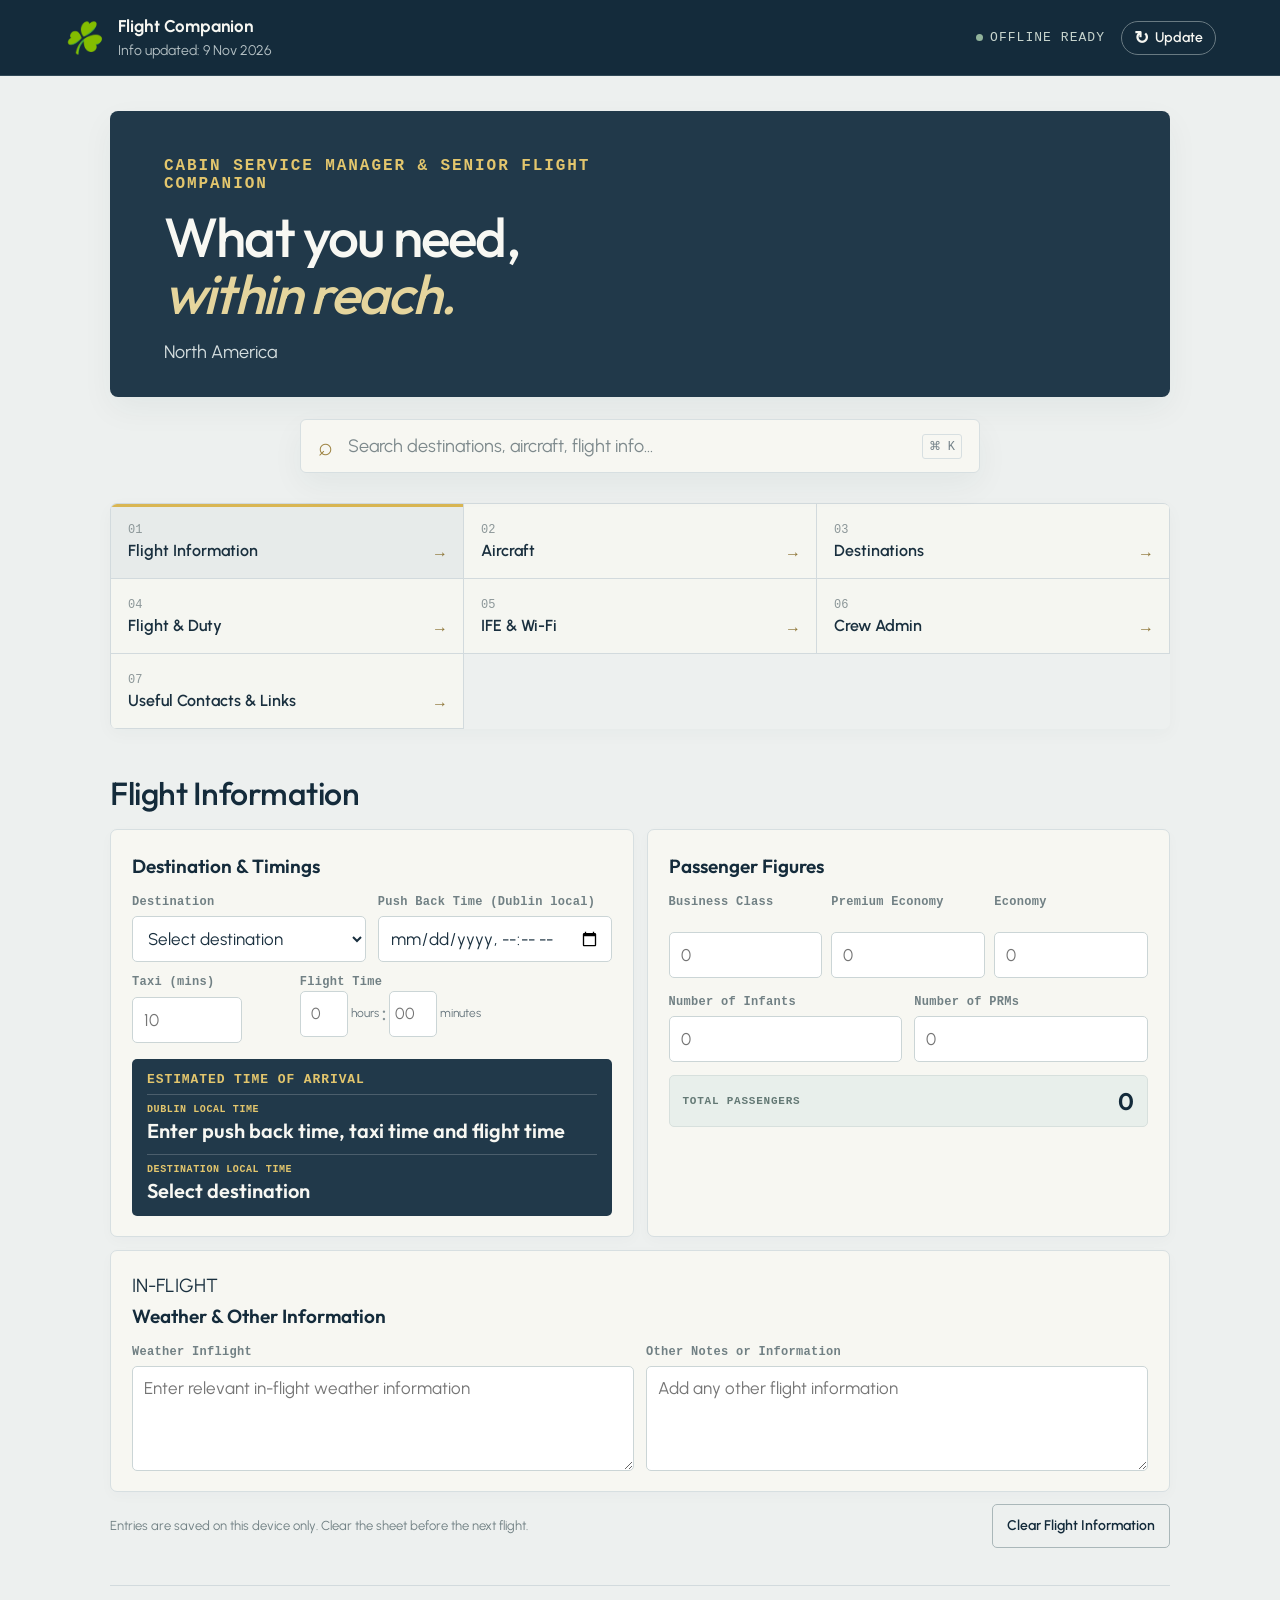
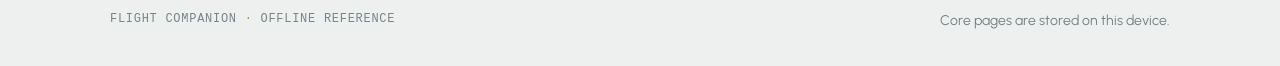
==== commit c7788b3c: "Add files via upload" ====
--- a/index.html
+++ b/index.html
@@ -5,40 +5,40 @@
   <meta name="viewport" content="width=device-width, initial-scale=1, viewport-fit=cover">
   <meta name="theme-color" content="#142b3b">
   <meta name="apple-mobile-web-app-capable" content="yes">
-  <meta name="apple-mobile-web-app-title" content="CSM Companion">
+  <meta name="apple-mobile-web-app-title" content="Flight Companion">
   <meta name="description" content="Offline-first Cabin Service Manager reference for Aer Lingus long-haul operations.">
   <link rel="manifest" href="manifest.webmanifest">
   <link rel="icon" href="icon.svg" type="image/svg+xml">
-  <link rel="stylesheet" href="styles.css?v=fdp2">
-  <title>CSM Companion</title>
+  <link rel="stylesheet" href="styles.css?v=useful-contacts2">
+  <title>Flight Companion</title>
 </head>
 <body>
   <header class="topbar">
-    <a class="brand" href="#home" aria-label="CSM Companion home"><img class="brand-logo" src="assets/aer-lingus-shamrock.png" alt="Aer Lingus Shamrock"><span><strong>CSM Companion</strong><small>Long-haul quick reference</small></span></a>
+    <a class="brand" href="#home" aria-label="Flight Companion home"><img class="brand-logo" src="assets/aer-lingus-shamrock.png" alt="Aer Lingus Shamrock"><span><strong>Flight Companion</strong><small id="information-updated">Info updated: 8 Nov 2026</small></span></a>
     <div class="top-actions"><span class="offline-pill"><i></i><span id="connection-status">Offline ready</span></span><button class="update-button" id="update-button" type="button" aria-label="Check for updates" title="Check for updates"><span aria-hidden="true">↻</span><span class="update-label">Update</span></button><button class="icon-button" id="install-button" hidden>Install</button></div>
   </header>
   <main>
     <section class="welcome" id="home">
-      <div class="welcome-copy"><p class="eyebrow">CABIN SERVICE MANAGER</p><h1>What you need,<br><em>within reach.</em></h1><p class="intro">Quick &amp; Searchable useful information.</p></div>
-      <div class="welcome-art" aria-hidden="true"><span class="sun"></span><span class="route-line"></span><span class="plane">✈</span><span class="art-label">DUB&nbsp; · &nbsp;LONG HAUL</span></div>
+      <div class="welcome-copy"><p class="eyebrow">CABIN SERVICE MANAGER &amp; SENIOR FLIGHT COMPANION</p><h1>What you need,<br><em>within reach.</em></h1><p class="intro">North America</p></div>
     </section>
     <section class="search-wrap" aria-label="Search reference">
-      <label class="search-box"><span aria-hidden="true">⌕</span><input id="search" type="search" placeholder="Search destinations, aircraft, contacts…" autocomplete="off"><kbd>⌘ K</kbd></label>
+      <label class="search-box"><span aria-hidden="true">⌕</span><input id="search" type="search" placeholder="Search destinations, aircraft, flight info…" autocomplete="off"><kbd>⌘ K</kbd></label>
       <div id="search-results" class="search-results" hidden></div>
     </section>
     <section class="quick-links" aria-label="Quick links">
-      <button data-section="destinations"><span>01</span>Destinations <b>→</b></button>
+      <button data-section="flightInfo"><span>01</span>Flight Information <b>→</b></button>
       <button data-section="aircraft"><span>02</span>Aircraft <b>→</b></button>
-      <button data-section="flight"><span>03</span>Flight &amp; Duty <b>→</b></button>
-      <button data-section="ife"><span>04</span>IFE &amp; Wi-Fi <b>→</b></button>
-      <button data-section="crew"><span>05</span>Crew admin <b>→</b></button>
-      <button data-section="contacts"><span>06</span>Contacts &amp; links <b>→</b></button>
+      <button data-section="destinations"><span>03</span>Destinations <b>→</b></button>
+      <button data-section="flight"><span>04</span>Flight &amp; Duty <b>→</b></button>
+      <button data-section="ife"><span>05</span>IFE &amp; Wi-Fi <b>→</b></button>
+      <button data-section="crew"><span>06</span>Crew Admin <b>→</b></button>
+      <button data-section="contacts"><span>07</span>Useful Contacts &amp; Links <b>→</b></button>
     </section>
     <p class="quick-links-hint">Scroll across for more</p>
     <section class="content-area" id="content-area" aria-live="polite"></section>
-    <footer><span>CSM COMPANION <i>·</i> OFFLINE REFERENCE</span><span id="cache-note">Core pages are stored on this device.</span></footer>
+    <footer><span>FLIGHT COMPANION <i>·</i> OFFLINE REFERENCE</span><span id="cache-note">Core pages are stored on this device.</span></footer>
   </main>
-  <script src="reference-data.js?v=fleet1"></script>
-  <script src="app.js?v=fdp2"></script>
+  <script src="reference-data.js?v=sources-sync1"></script>
+  <script src="app.js?v=useful-contacts2"></script>
 </body>
 </html>
--- a/styles.css
+++ b/styles.css
@@ -30,11 +30,11 @@
 .update-button{display:flex;align-items:center;gap:6px;border:1px solid #697a82;background:transparent;border-radius:20px;padding:7px 12px;color:#f7f7f2;font:600 14px Urbanist,-apple-system,BlinkMacSystemFont,"Segoe UI",sans-serif;cursor:pointer}
 .update-button:hover:not(:disabled){background:#294354}.update-button:disabled{opacity:.7;cursor:wait}.update-button>span:first-child{font-size:18px;line-height:1}
 main{max-width:1120px;margin:auto;padding:0 30px}
-.welcome{position:relative;display:flex;min-height:300px;margin-top:35px;background:var(--navy);overflow:hidden;border-radius:8px;color:#f8f8f3;padding:45px 54px;align-items:center;box-shadow:var(--shadow)}
+.welcome{position:relative;display:flex;min-height:270px;margin-top:35px;background:var(--navy);overflow:hidden;border-radius:8px;color:#f8f8f3;padding:30px 54px;align-items:center;box-shadow:var(--shadow)}
 .welcome-copy{position:relative;z-index:1;max-width:490px}
 .eyebrow,.section-kicker{font:13px ui-monospace,SFMono-Regular,monospace;letter-spacing:.12em;color:#e3c66d}
 .welcome-copy>.eyebrow{font-size:16px;font-weight:700}
-.welcome h1{font:500 clamp(38px,calc(5.4vw - 2px),56px)/1.03 Outfit,Urbanist,sans-serif;letter-spacing:-1.8px;margin:14px 0}
+.welcome h1{font:500 clamp(37px,calc(5.4vw - 3px),55px)/1.03 Outfit,Urbanist,sans-serif;letter-spacing:-1.8px;margin:14px 0}
 .welcome h1 em{color:#e5d59d;font-weight:500}
 .intro{font-size:18px;color:#d5dedf;max-width:410px;margin:17px 0 0}
 .welcome-art{position:absolute;right:5%;top:0;width:40%;height:100%;opacity:.95}
@@ -68,7 +68,7 @@
 .card-grid{display:grid;grid-template-columns:repeat(3,1fr);gap:13px}
 .card{background:var(--paper);border:1px solid var(--line);padding:20px 21px;border-radius:7px;box-shadow:0 4px 14px #1c334206}
 .card .card-tag{font:12px ui-monospace,SFMono-Regular,monospace;color:#8b753c;letter-spacing:.1em;text-transform:uppercase}
-.fdp-card{grid-column:1/-1}.fdp-card p{max-width:900px}.fdp-reference-link{display:flex;min-height:50px;flex-direction:column;justify-content:center;gap:2px;margin-top:14px;padding:9px 12px;border:1px solid #d9c77f;border-radius:5px;background:#f7f3e4;color:var(--navy-deep);text-decoration:none}.fdp-reference-link span{font:11px ui-monospace,SFMono-Regular,monospace;letter-spacing:.06em;color:#7b704e}.fdp-reference-link strong{font:600 15px Urbanist,-apple-system,BlinkMacSystemFont,"Segoe UI",sans-serif}.fdp-reference-link:hover{background:#f0e8c9}.fdp-source-note{display:block;margin-top:10px;color:#78868a;font:12px/1.45 ui-monospace,SFMono-Regular,monospace}.fdp-table-scroll{max-width:100%;overflow-x:auto;-webkit-overflow-scrolling:touch;margin:12px 0 5px;border-radius:4px}.fdp-table{width:100%;border-collapse:collapse;color:var(--ink);font:14px/1.35 Urbanist,-apple-system,BlinkMacSystemFont,"Segoe UI",sans-serif}.fdp-table th,.fdp-table td{border:1px solid #d2dcda;padding:7px 6px;text-align:center;vertical-align:middle}.fdp-table thead th{background:#176b68;color:#fff;font-weight:700}.fdp-table tbody th{background:#e6f0dc;text-align:left;font-weight:700}.fdp-basic-table{min-width:335px;table-layout:fixed}.fdp-basic-table th:first-child{width:43%}.fdp-acclim-table{min-width:560px;table-layout:fixed}.fdp-acclim-table th:first-child{width:31%}.fdp-table-hint{display:block;color:#78868a;font:12px Urbanist,-apple-system,BlinkMacSystemFont,"Segoe UI",sans-serif}.fdp-code-legend{display:grid;gap:6px;margin-top:12px;color:var(--muted);font-size:15px}.fdp-code-legend b{display:inline-block;min-width:22px;color:var(--navy-deep)}.protocol-steps{display:grid;grid-template-columns:repeat(2,minmax(0,1fr));gap:12px;margin-top:14px}.protocol-steps>section{min-width:0;border:1px solid #e1e6e3;border-radius:6px;padding:13px;background:#fff}.protocol-steps h4{margin:0 0 6px;color:var(--navy-deep);font:600 16px Outfit,Urbanist,sans-serif}.protocol-steps p{margin:0;color:var(--muted);font-size:15px;line-height:1.5}.protocol-credit-table{min-width:320px}.protocol-credit-table th:first-child{width:75%}.protocol-note{margin-top:8px!important;font-size:13px!important}.protocol-note-box{margin-top:12px;padding:11px 12px;border-left:3px solid var(--amber);background:#f7f3e4;color:#665624;font-size:14px;line-height:1.45}
+.fdp-card{grid-column:1/-1}.fdp-card p{max-width:900px}.fdp-reference-link{display:flex;min-height:50px;flex-direction:column;justify-content:center;gap:2px;margin-top:14px;padding:9px 12px;border:1px solid #d9c77f;border-radius:5px;background:#f7f3e4;color:var(--navy-deep);text-decoration:none}.fdp-reference-link span{font:11px ui-monospace,SFMono-Regular,monospace;letter-spacing:.06em;color:#7b704e}.fdp-reference-link strong{font:600 15px Urbanist,-apple-system,BlinkMacSystemFont,"Segoe UI",sans-serif}.fdp-reference-link:hover{background:#f0e8c9}.fdp-source-note{display:block;margin-top:10px;color:#78868a;font:12px/1.45 ui-monospace,SFMono-Regular,monospace}.fdp-table-scroll{max-width:100%;overflow-x:auto;-webkit-overflow-scrolling:touch;margin:12px 0 5px;border-radius:4px}.fdp-table{width:100%;border-collapse:collapse;color:var(--ink);font:14px/1.35 Urbanist,-apple-system,BlinkMacSystemFont,"Segoe UI",sans-serif}.fdp-table th,.fdp-table td{border:1px solid #d2dcda;padding:7px 6px;text-align:center;vertical-align:middle}.fdp-table thead th{background:#176b68;color:#fff;font-weight:700}.fdp-table tbody th{background:#e6f0dc;text-align:left;font-weight:700}.fdp-basic-table{min-width:335px;table-layout:fixed}.fdp-basic-table th:first-child{width:25%;white-space:nowrap;text-align:center;padding-left:3px;padding-right:3px}.fdp-basic-table tbody th{white-space:nowrap;text-align:center}.fdp-acclim-table{min-width:0;table-layout:fixed}.fdp-acclim-table th:first-child{width:56%}.acclim-note{margin-top:12px!important;padding:11px 12px;border-left:3px solid var(--amber);background:#f7f3e4;color:#665624;font-size:14px!important;line-height:1.5!important}.fdp-table-hint{display:block;color:#78868a;font:12px Urbanist,-apple-system,BlinkMacSystemFont,"Segoe UI",sans-serif}.fdp-code-legend{display:grid;gap:6px;margin-top:12px;color:var(--muted);font-size:15px}.fdp-code-legend b{display:inline-block;min-width:22px;color:var(--navy-deep)}.protocol-steps{display:grid;grid-template-columns:repeat(2,minmax(0,1fr));gap:12px;margin-top:14px}.protocol-steps>section{min-width:0;border:1px solid #e1e6e3;border-radius:6px;padding:13px;background:#fff}.protocol-steps h4{margin:0 0 6px;color:var(--navy-deep);font:600 16px Outfit,Urbanist,sans-serif}.protocol-steps p{margin:0;color:var(--muted);font-size:15px;line-height:1.5}.protocol-credit-table{min-width:320px}.protocol-credit-table th:first-child{width:75%}.protocol-note{margin-top:8px!important;font-size:13px!important}.protocol-note-box{margin-top:12px;padding:11px 12px;border-left:3px solid var(--amber);background:#f7f3e4;color:#665624;font-size:14px;line-height:1.45}
 .card h3{font:600 17px/1.2 Outfit,Urbanist,sans-serif;margin:9px 0 5px;letter-spacing:-.2px;color:var(--navy-deep)}
 .card p{color:var(--muted);font-size:16px;line-height:1.6;margin:0}
 .card .card-foot{border-top:1px solid #e5e8e2;padding-top:12px;margin-top:17px;font:12px ui-monospace,SFMono-Regular,monospace;letter-spacing:.04em;color:#7c898b}
@@ -117,23 +117,23 @@
 .empty-profile{border-style:dashed;box-shadow:none}
 .empty-profile p{color:var(--muted);font-size:16px;margin:12px 0 2px}
 .back-button{border:0;background:transparent;color:#766431;font:14px ui-monospace,SFMono-Regular,monospace;cursor:pointer;padding:0;margin-bottom:10px}
-.aircraft-grid{grid-template-columns:repeat(2,minmax(0,1fr))}.aircraft-card{scroll-margin-top:18px}.aircraft-card-head{display:flex;align-items:center;justify-content:space-between;gap:10px}.aircraft-card-head .card-tag{font-size:14px;font-weight:700}.aircraft-total{font:600 24px Outfit,Urbanist,sans-serif;color:var(--navy-deep);white-space:nowrap}.aircraft-total small{font:500 13px Urbanist,-apple-system,BlinkMacSystemFont,"Segoe UI",sans-serif;color:var(--muted)}
+.aircraft-grid{grid-template-columns:repeat(2,minmax(0,1fr))}.aircraft-card{scroll-margin-top:18px}.aircraft-card-head{display:flex;align-items:center;justify-content:space-between;gap:10px}.aircraft-card-head .card-tag{font-size:18px;font-weight:700}.aircraft-total{font:600 24px Outfit,Urbanist,sans-serif;color:var(--navy-deep);white-space:nowrap}.aircraft-total small{font:500 13px Urbanist,-apple-system,BlinkMacSystemFont,"Segoe UI",sans-serif;color:var(--muted)}
 .seat-bar{height:32px;display:flex;overflow:hidden;border-radius:5px;margin:17px 0 9px;background:#e5e9e5}.seat-zone{width:var(--zone);min-width:0;display:flex;flex:0 0 var(--zone);align-items:center;justify-content:center;padding:0 2px;background:#21394a;color:#f7f7f2;border-right:1px solid #f7f7f2}.seat-zone:nth-child(2){background:#758c88}.seat-zone:nth-child(3){background:#c5d0cb;color:#203745;border:0}.seat-zone strong{font:600 12px ui-monospace,SFMono-Regular,monospace}.seat-legend{display:flex;gap:13px;flex-wrap:wrap;color:var(--muted);font:12px ui-monospace,SFMono-Regular,monospace}.seat-legend b{color:var(--navy-deep)}.seat-legend span:first-child{font-size:13px}
-.aircraft-stats{display:grid;grid-template-columns:repeat(3,minmax(0,1fr));gap:8px;border-top:1px solid #e5e8e2;margin-top:15px;padding-top:13px}.aircraft-stats div,.registration-list{display:flex;flex-direction:column;gap:4px;min-width:0}.aircraft-stats span,.registration-list>span{font:700 13px ui-monospace,SFMono-Regular,monospace;letter-spacing:.04em;color:#7c898b}.aircraft-stats strong{font-size:16px;color:var(--navy-deep);overflow-wrap:anywhere}.registration-list{border-top:1px solid #e5e8e2;margin-top:12px;padding-top:11px}.registration-list p{font:12px/1.6 ui-monospace,SFMono-Regular,monospace;color:var(--muted);margin:0;overflow-wrap:anywhere}
+.aircraft-stats{display:grid;grid-template-columns:repeat(3,minmax(0,1fr));gap:8px;border-top:1px solid #e5e8e2;margin-top:15px;padding-top:13px}.aircraft-stats div,.registration-list{display:flex;flex-direction:column;gap:4px;min-width:0}.aircraft-stats span,.registration-list>span{font:700 13px ui-monospace,SFMono-Regular,monospace;letter-spacing:.04em;color:#7c898b}.aircraft-stats strong{font-size:16px;color:var(--navy-deep);overflow-wrap:anywhere}.registration-list{border-top:1px solid #e5e8e2;margin-top:12px;padding-top:11px}.registration-list p{font:10px/1.6 ui-monospace,SFMono-Regular,monospace;color:var(--muted);margin:0;overflow-wrap:anywhere}
 footer{display:flex;justify-content:space-between;padding:26px 0 35px;margin-top:37px;border-top:1px solid #d2dadd;font:12px ui-monospace,SFMono-Regular,monospace;letter-spacing:.06em;color:#76858a}
 footer i{font-style:normal;color:#c29339}#cache-note{letter-spacing:0;text-transform:none;font:14px Urbanist,-apple-system,BlinkMacSystemFont,"Segoe UI",sans-serif;color:#718084}
-@media(max-width:760px){main{padding:0 17px}.topbar{height:66px;padding:0 17px}.welcome{min-height:290px;margin-top:18px;padding:32px 26px}.welcome-art{width:45%;right:-9%;opacity:.55}.welcome-copy{max-width:420px}.quick-links{grid-template-columns:repeat(3,minmax(0,1fr));margin-bottom:32px}.card-grid,.destination-list{grid-template-columns:repeat(2,1fr)}.section-head{display:block}.section-head p{margin-top:6px}footer{gap:12px;flex-wrap:wrap}}
-@media(max-width:480px){.welcome{padding:27px 22px;min-height:285px}.welcome h1{font-size:clamp(36px,calc(10vw - 2px),40px);line-height:1.04}.intro{max-width:260px;font-size:17px}.welcome-art{right:-28%;width:65%;opacity:.36}.search-box{height:50px}.search-box kbd{display:none}.card-grid,.destination-list,.detail-layout{grid-template-columns:1fr}.quick-links button{height:68px;padding:12px}.quick-links button b{right:12px;bottom:14px}.offline-pill{font-size:11px}.icon-button{padding:7px 10px}}
+@media(max-width:760px){main{padding:0 17px}.topbar{height:66px;padding:0 17px}.welcome{min-height:261px;margin-top:18px;padding:26px 26px}.welcome-art{width:45%;right:-9%;opacity:.55}.welcome-copy{max-width:420px}.quick-links{grid-template-columns:repeat(3,minmax(0,1fr));margin-bottom:32px}.card-grid,.destination-list{grid-template-columns:repeat(2,1fr)}.section-head{display:block}.section-head p{margin-top:6px}footer{gap:12px;flex-wrap:wrap}}
+@media(max-width:480px){.welcome{padding:24px 22px;min-height:256px}.welcome h1{font-size:clamp(35px,calc(10vw - 3px),39px);line-height:1.04}.intro{max-width:260px;font-size:17px}.welcome-art{right:-28%;width:65%;opacity:.36}.search-box{height:50px}.search-box kbd{display:none}.card-grid,.destination-list,.detail-layout{grid-template-columns:1fr}.quick-links button{height:68px;padding:12px}.quick-links button b{right:12px;bottom:14px}.offline-pill{font-size:11px}.icon-button{padding:7px 10px}}
 @media(max-width:600px){
   html{scroll-padding-top:82px}
   body{overflow-x:hidden;-webkit-text-size-adjust:100%}
   .topbar{position:sticky;top:0;z-index:10;height:calc(60px + env(safe-area-inset-top));padding:env(safe-area-inset-top) 15px 0}
-  .brand{gap:9px}.brand-logo{width:36px;height:36px}.brand strong{font-size:16px}.brand small{font-size:13px}
+  .brand{gap:9px}.brand-logo{width:36px;height:36px}.brand strong{font-size:16px}.brand small{font-size:11px}
   .top-actions{gap:9px}.offline-pill{font-size:11px;white-space:nowrap}.icon-button{min-height:40px}
   .update-button{width:36px;height:36px;justify-content:center;padding:0}.update-label{position:absolute;width:1px;height:1px;padding:0;margin:-1px;overflow:hidden;clip:rect(0,0,0,0);white-space:nowrap;border:0}
   main{width:100%;padding:0 15px}
-  .welcome{min-height:218px;margin-top:14px;padding:25px 21px;border-radius:7px}
-  .welcome-copy{max-width:100%}.welcome h1{font-size:clamp(38px,calc(10.5vw - 2px),42px);letter-spacing:-1.2px;margin:10px 0}
+  .welcome{min-height:196px;margin-top:14px;padding:20px 21px;border-radius:7px}
+  .welcome-copy{max-width:100%}.welcome h1{font-size:clamp(37px,calc(10.5vw - 3px),41px);letter-spacing:-1.2px;margin:10px 0}
   .intro{max-width:285px;font-size:17px;line-height:1.5;margin-top:12px}
   .welcome-art{right:-6%;width:39%;opacity:.36}.sun{width:128px;height:128px;right:8px;top:42px}.route-line{width:195px;height:106px;top:85px;right:-27px}.plane{right:102px;top:83px;font-size:16px}.art-label{right:0;bottom:20px;font-size:10px}
   .search-wrap{margin:14px 0 17px;max-width:none}.search-box{height:52px;padding:0 14px;border-radius:6px}.search-box input{font-size:20px}
@@ -162,3 +162,22 @@
   main{padding-left:11px;padding-right:11px}.welcome{padding-left:17px;padding-right:17px}.destination{padding:10px 9px}.destination strong{font-size:15px}
 }
 @media(prefers-reduced-motion:reduce){*{scroll-behavior:auto!important;transition:none!important}}
+
+.flight-form-grid{display:grid;grid-template-columns:repeat(2,minmax(0,1fr));gap:13px}.flight-panel{min-width:0;padding:20px 21px;background:var(--paper);border:1px solid var(--line);border-radius:7px;box-shadow:0 4px 14px #1c334206}.flight-panel-head h3{margin:5px 0 0;font:600 19px/1.2 Outfit,Urbanist,sans-serif;color:var(--navy-deep)}.flight-fields{display:grid;grid-template-columns:repeat(2,minmax(0,1fr));gap:12px;margin-top:16px}.flight-field{display:flex;min-width:0;flex-direction:column;gap:6px}.flight-field>span,.duration-field legend{padding:0;color:#718084;font:700 12px/1.35 ui-monospace,SFMono-Regular,monospace;letter-spacing:.025em}.flight-field input,.flight-field select,.flight-field textarea{width:100%;min-width:0;min-height:46px;padding:9px 11px;border:1px solid #cbd5d6;border-radius:5px;background:#fff;color:var(--ink);font:17px Urbanist,-apple-system,BlinkMacSystemFont,"Segoe UI",sans-serif}.flight-field textarea{min-height:92px;resize:vertical;line-height:1.45}.flight-field input:focus,.flight-field select:focus,.flight-field textarea:focus{outline:2px solid #8ea39b;outline-offset:1px}.duration-field{margin:0;padding:0;border:0}.duration-field>div{display:flex;align-items:center;gap:7px}.duration-field label{display:flex;align-items:center;gap:5px;min-width:0}.duration-field input{width:68px;text-align:center}.duration-field label small{color:var(--muted);font-size:13px}.duration-field>div>b{color:#829093;font-size:19px}.arrival-summary{display:flex;flex-direction:column;gap:4px;margin-top:16px;padding:13px 15px;border-radius:5px;background:var(--navy);color:#f7f7f2}.arrival-summary>span,.passenger-total>span{font:700 11px ui-monospace,SFMono-Regular,monospace;letter-spacing:.07em;color:#e3c66d}.arrival-summary strong{font:600 20px Outfit,Urbanist,sans-serif}.arrival-summary small{color:#d5dedf;font-size:13px}.arrival-time{display:flex;flex-direction:column;gap:2px}.arrival-time>small{color:#e3c66d;font:700 10px/1.3 ui-monospace,SFMono-Regular,monospace;letter-spacing:.06em}.arrival-time+.arrival-time{border-top:1px solid #ffffff30;margin-top:7px;padding-top:8px}.passenger-counts{display:grid;grid-template-columns:repeat(3,minmax(0,1fr));gap:9px;margin-top:16px}.passenger-counts .flight-field>span{min-height:32px}.passenger-total{display:flex;align-items:center;justify-content:space-between;margin-top:13px;padding:10px 13px;border:1px solid #d7e0dd;border-radius:5px;background:#e8efeb}.passenger-total>span{color:#647975}.passenger-total strong{font:600 24px Outfit,Urbanist,sans-serif;color:var(--navy-deep)}.passenger-extra{grid-template-columns:repeat(2,minmax(0,1fr))}.notes-panel{grid-column:1/-1}.notes-fields textarea{min-height:105px}.flight-form-footer{display:flex;align-items:center;justify-content:space-between;gap:12px;margin-top:12px}.flight-form-footer>small{color:#718084;font-size:13px}.clear-flight-button{min-height:44px;padding:9px 14px;border:1px solid #aab7b9;border-radius:5px;background:transparent;color:var(--navy-deep);font:600 14px Urbanist,-apple-system,BlinkMacSystemFont,"Segoe UI",sans-serif;cursor:pointer}.clear-flight-button:hover{background:#e7ebea}
+@media(max-width:600px){.flight-form-grid,.flight-fields{grid-template-columns:1fr;gap:10px}.flight-fields.passenger-extra{grid-template-columns:repeat(2,minmax(0,1fr));gap:8px}.passenger-extra .flight-field>span{font-size:11px;white-space:nowrap;letter-spacing:-.02em}.passenger-extra .flight-field input{min-height:40px;padding:7px 9px}.notes-panel{grid-column:auto}.passenger-counts{gap:7px}.passenger-counts .flight-field>span{min-height:38px;font-size:11px}.flight-panel{padding:16px 15px}.flight-form-footer{align-items:flex-start;flex-direction:column}.clear-flight-button{width:100%}}
+.arrival-summary>span{padding-bottom:7px;margin-bottom:4px;border-bottom:1px solid #ffffff30;font-size:13px}
+.taxi-minutes-field input{max-width:150px}
+.flight-duration-pair{display:grid;grid-column:1/-1;grid-template-columns:repeat(2,minmax(0,1fr));gap:12px;align-items:start}.taxi-minutes-field input{max-width:110px}.flight-duration-pair .duration-field>div{gap:4px}.flight-duration-pair .duration-field input{width:52px;padding-right:4px;padding-left:4px}
+.flight-duration-pair{grid-template-columns:minmax(0,1fr) minmax(0,2fr)}.flight-duration-pair .duration-field>div{gap:3px}.flight-duration-pair .duration-field label{gap:3px}.flight-duration-pair .duration-field label small{font-size:12px}.flight-duration-pair .duration-field input{width:48px;padding-right:2px;padding-left:2px;font-size:16px}
+.acclim-checker{display:grid;grid-template-columns:repeat(2,minmax(0,1fr));gap:12px;margin-top:14px}.acclim-field{display:grid;gap:6px;color:var(--navy-deep);font:600 14px Urbanist,-apple-system,BlinkMacSystemFont,"Segoe UI",sans-serif}.acclim-field select{width:100%;min-height:48px;padding:10px;border:1px solid #c9d5d7;border-radius:5px;background:#fff;color:var(--ink);font:15px Urbanist,-apple-system,BlinkMacSystemFont,"Segoe UI",sans-serif}.acclim-actions{display:flex;gap:9px;grid-column:1/-1}.acclim-actions button{min-height:44px;padding:9px 14px;border-radius:5px;font:600 14px Urbanist,-apple-system,BlinkMacSystemFont,"Segoe UI",sans-serif;cursor:pointer}.acclim-calculate{border:1px solid #176b68;background:#176b68;color:#fff}.acclim-reset{border:1px solid #aab7b9;background:transparent;color:var(--navy-deep)}.acclim-result{display:flex;align-items:center;gap:12px;grid-column:1/-1;padding:13px;border:1px solid #cbd9d5;border-radius:5px;background:#e8f0e9;color:var(--navy-deep)}.acclim-result[hidden]{display:none}.acclim-result-code{display:grid;place-items:center;flex:0 0 42px;height:42px;border-radius:50%;background:#176b68;color:#fff;font:700 19px Outfit,Urbanist,sans-serif}.acclim-result strong{font:700 16px Outfit,Urbanist,sans-serif}.acclim-result p{margin:3px 0 0;font-size:14px}.acclim-note{margin-top:12px!important;padding:11px 12px;border-left:3px solid var(--amber);background:#f7f3e4;color:#665624;font-size:14px!important;line-height:1.5!important}
+.acclim-result[data-state="B"],.acclim-result[data-state="D"]{border-color:#a9c9a0;background:#e8f2e4}.acclim-result[data-state="B"] .acclim-result-code,.acclim-result[data-state="D"] .acclim-result-code{background:#397b35}.acclim-result[data-state="X"]{border-color:#e2c06d;background:#fbf1d6}.acclim-result[data-state="X"] .acclim-result-code{background:#b87912}
+.acclim-result-copy{min-width:0;flex:1}.acclim-cap-title{margin:10px 0 4px!important}.acclim-cap-list{display:grid;grid-template-columns:repeat(3,minmax(0,1fr));gap:6px;margin:0;padding:0;list-style:none}.acclim-cap-list li{display:flex;justify-content:space-between;gap:5px;padding:7px 8px;border:1px solid #e2c06d;border-radius:4px;background:#fff9e9;font-size:13px}.acclim-cap-list li span{font-weight:700;white-space:nowrap}@media(max-width:600px){.acclim-cap-list{grid-template-columns:1fr}.acclim-cap-list li{padding:7px 9px}}
+.protocol-info-list{margin:5px 0 0;padding-left:19px;color:var(--muted);font-size:15px;line-height:1.5}.protocol-info-list li+li{margin-top:3px}
+.fdp-basic-result-time{margin:2px 0 0!important;color:var(--navy-deep);font:700 26px/1.15 Outfit,Urbanist,sans-serif!important}
+.destination-heading{display:flex;align-items:flex-end;justify-content:space-between;gap:18px;margin:8px 0 12px}.destination-heading h2{margin:3px 0 0;color:var(--navy-deep);font:500 32px/1.1 Outfit,Urbanist,sans-serif;letter-spacing:-.5px}.destination-meta{display:grid;grid-template-columns:repeat(2,max-content);gap:18px}.destination-meta>div{display:flex;flex-direction:column;gap:3px}.destination-meta span{color:#7c898b;font:11px ui-monospace,SFMono-Regular,monospace;letter-spacing:.08em}.destination-meta strong{color:var(--muted);font-size:15px;font-weight:600}
+@media(max-width:760px){.destination-heading{display:block}.destination-meta{grid-template-columns:repeat(2,minmax(0,1fr));gap:10px;margin-top:10px}.destination-heading h2{font-size:28px}}
+.useful-link-grid{display:grid;grid-template-columns:repeat(2,minmax(0,1fr));gap:14px}.useful-link-card{min-width:0;padding:20px 21px;border:1px solid var(--line);border-radius:7px;background:var(--paper);box-shadow:0 4px 14px #1c334206}.useful-link-card h3{margin:0 0 12px;color:var(--navy-deep);font:600 18px Outfit,Urbanist,sans-serif}.useful-link-list{display:grid;grid-template-columns:repeat(2,minmax(0,1fr));gap:8px}.useful-resource-link{display:flex;min-width:0;min-height:46px;align-items:center;justify-content:space-between;gap:10px;padding:9px 11px;border:1px solid var(--line);border-radius:5px;background:#fff;color:var(--navy-deep);font-size:14px;font-weight:600;line-height:1.3;text-decoration:none}.useful-resource-link:hover,.useful-resource-link:focus-visible{border-color:#bda44d;background:#f7f3e4}.useful-resource-link span{min-width:0}.useful-resource-link b{flex:0 0 auto;color:#8e7537;font-size:17px;font-weight:500}
+@media(max-width:760px){.useful-link-grid{grid-template-columns:1fr}.useful-link-list{grid-template-columns:1fr}.useful-link-card{padding:17px}}
+.useful-contact-panel{margin-top:14px;padding:20px 21px;border:1px solid var(--line);border-radius:7px;background:var(--paper);box-shadow:0 4px 14px #1c334206}.useful-contact-panel>h3{margin:0 0 13px;color:var(--navy-deep);font:600 18px Outfit,Urbanist,sans-serif}.useful-contact-grid{display:grid;grid-template-columns:repeat(3,minmax(0,1fr));gap:10px}.useful-person-card{min-width:0;padding:11px;border:1px solid #e1e6e3;border-radius:6px;background:#fff}.useful-person-card h4{margin:0 0 8px;color:var(--navy-deep);font:600 15px/1.3 Outfit,Urbanist,sans-serif}.contact-action-unverified{border-color:#e2c06d;background:#fbf1d6}
+@media(max-width:760px){.useful-contact-panel{padding:17px}.useful-contact-grid{grid-template-columns:1fr}}
+@media(max-width:600px){.acclim-checker{grid-template-columns:1fr;gap:10px}.acclim-actions{grid-column:auto}.acclim-actions button{flex:1}.acclim-result{grid-column:auto}}
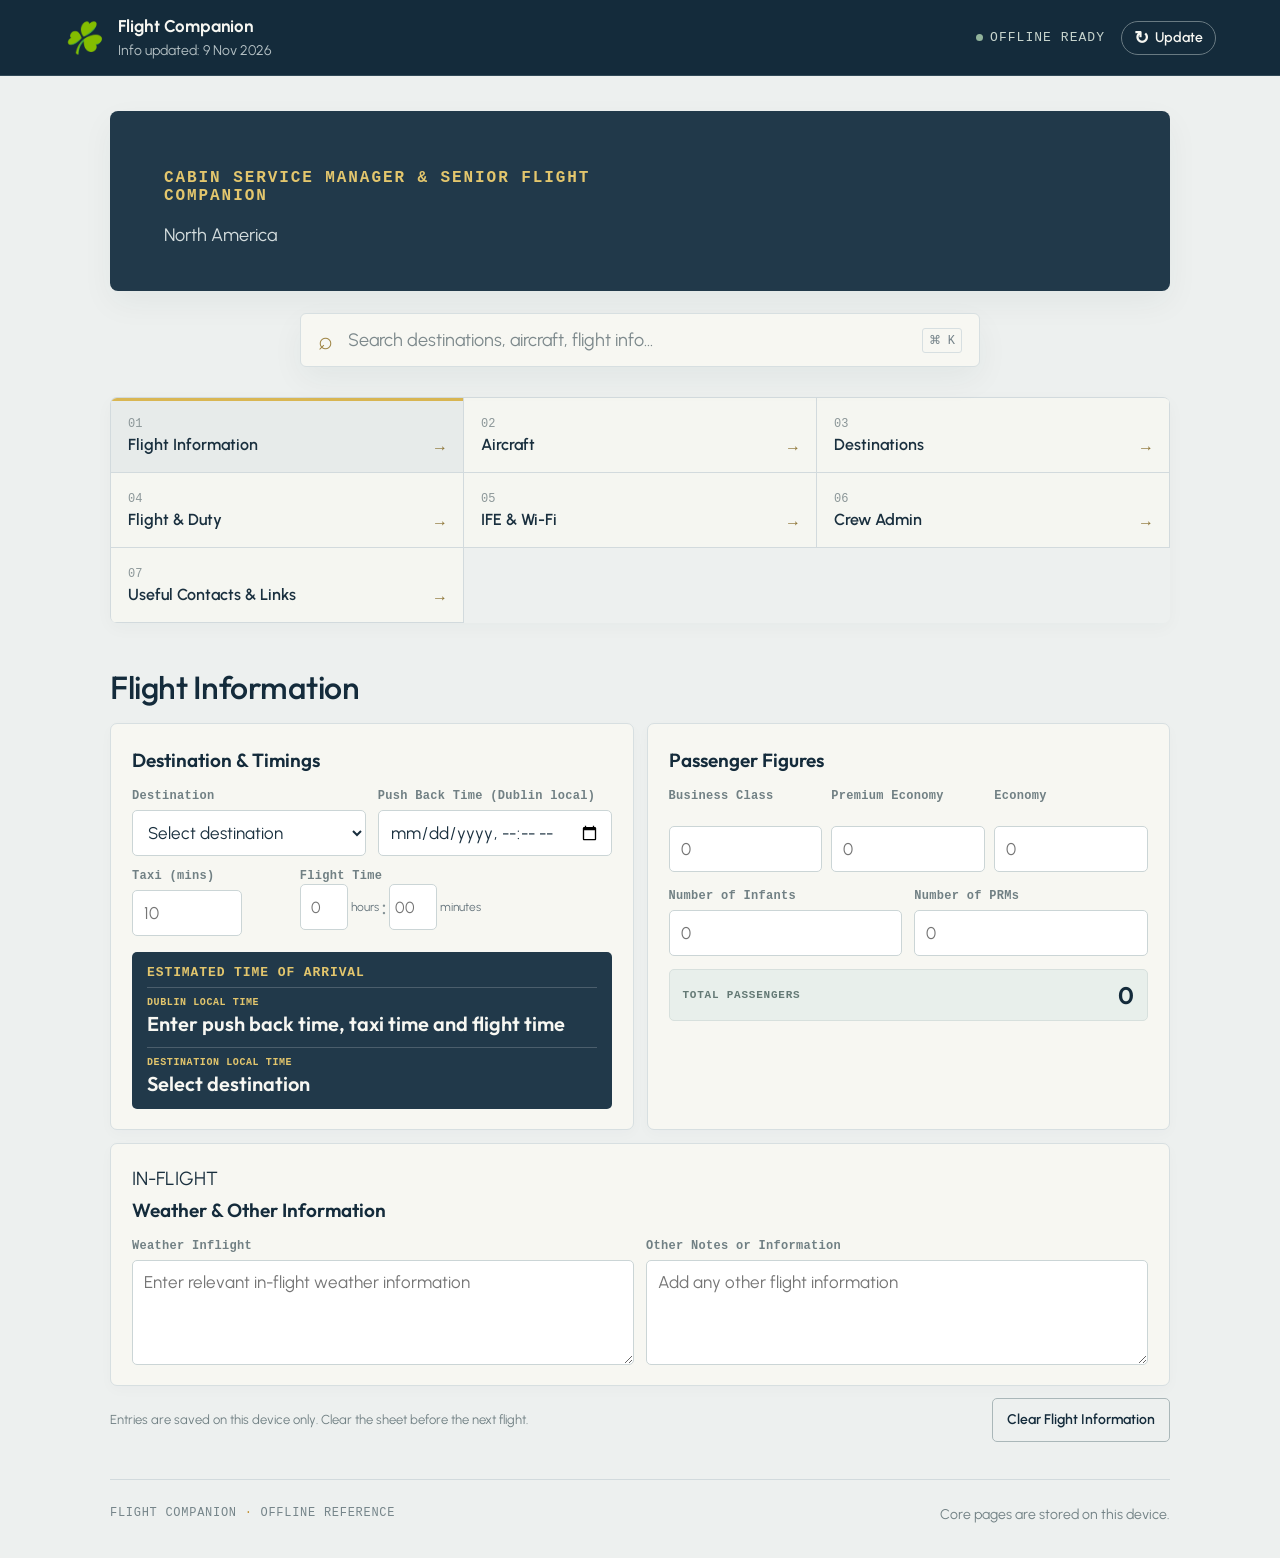
==== commit eddb6a0d: "Add files via upload" ====
--- a/index.html
+++ b/index.html
@@ -19,7 +19,7 @@
   </header>
   <main>
     <section class="welcome" id="home">
-      <div class="welcome-copy"><p class="eyebrow">CABIN SERVICE MANAGER &amp; SENIOR FLIGHT COMPANION</p><h1>What you need,<br><em>within reach.</em></h1><p class="intro">North America</p></div>
+      <div class="welcome-copy"><p class="eyebrow">CABIN SERVICE MANAGER &amp; SENIOR FLIGHT COMPANION</p><p class="intro">North America</p></div>
     </section>
     <section class="search-wrap" aria-label="Search reference">
       <label class="search-box"><span aria-hidden="true">⌕</span><input id="search" type="search" placeholder="Search destinations, aircraft, flight info…" autocomplete="off"><kbd>⌘ K</kbd></label>
--- a/styles.css
+++ b/styles.css
@@ -30,12 +30,10 @@
 .update-button{display:flex;align-items:center;gap:6px;border:1px solid #697a82;background:transparent;border-radius:20px;padding:7px 12px;color:#f7f7f2;font:600 14px Urbanist,-apple-system,BlinkMacSystemFont,"Segoe UI",sans-serif;cursor:pointer}
 .update-button:hover:not(:disabled){background:#294354}.update-button:disabled{opacity:.7;cursor:wait}.update-button>span:first-child{font-size:18px;line-height:1}
 main{max-width:1120px;margin:auto;padding:0 30px}
-.welcome{position:relative;display:flex;min-height:270px;margin-top:35px;background:var(--navy);overflow:hidden;border-radius:8px;color:#f8f8f3;padding:30px 54px;align-items:center;box-shadow:var(--shadow)}
+.welcome{position:relative;display:flex;min-height:180px;margin-top:35px;background:var(--navy);overflow:hidden;border-radius:8px;color:#f8f8f3;padding:30px 54px;align-items:center;box-shadow:var(--shadow)}
 .welcome-copy{position:relative;z-index:1;max-width:490px}
 .eyebrow,.section-kicker{font:13px ui-monospace,SFMono-Regular,monospace;letter-spacing:.12em;color:#e3c66d}
 .welcome-copy>.eyebrow{font-size:16px;font-weight:700}
-.welcome h1{font:500 clamp(37px,calc(5.4vw - 3px),55px)/1.03 Outfit,Urbanist,sans-serif;letter-spacing:-1.8px;margin:14px 0}
-.welcome h1 em{color:#e5d59d;font-weight:500}
 .intro{font-size:18px;color:#d5dedf;max-width:410px;margin:17px 0 0}
 .welcome-art{position:absolute;right:5%;top:0;width:40%;height:100%;opacity:.95}
 .sun{position:absolute;width:172px;height:172px;border:1px solid #d6c17445;border-radius:50%;top:48px;right:27px;background:radial-gradient(circle,#d8c57a12 0 55%,transparent 56%)}
@@ -122,8 +120,8 @@
 .aircraft-stats{display:grid;grid-template-columns:repeat(3,minmax(0,1fr));gap:8px;border-top:1px solid #e5e8e2;margin-top:15px;padding-top:13px}.aircraft-stats div,.registration-list{display:flex;flex-direction:column;gap:4px;min-width:0}.aircraft-stats span,.registration-list>span{font:700 13px ui-monospace,SFMono-Regular,monospace;letter-spacing:.04em;color:#7c898b}.aircraft-stats strong{font-size:16px;color:var(--navy-deep);overflow-wrap:anywhere}.registration-list{border-top:1px solid #e5e8e2;margin-top:12px;padding-top:11px}.registration-list p{font:10px/1.6 ui-monospace,SFMono-Regular,monospace;color:var(--muted);margin:0;overflow-wrap:anywhere}
 footer{display:flex;justify-content:space-between;padding:26px 0 35px;margin-top:37px;border-top:1px solid #d2dadd;font:12px ui-monospace,SFMono-Regular,monospace;letter-spacing:.06em;color:#76858a}
 footer i{font-style:normal;color:#c29339}#cache-note{letter-spacing:0;text-transform:none;font:14px Urbanist,-apple-system,BlinkMacSystemFont,"Segoe UI",sans-serif;color:#718084}
-@media(max-width:760px){main{padding:0 17px}.topbar{height:66px;padding:0 17px}.welcome{min-height:261px;margin-top:18px;padding:26px 26px}.welcome-art{width:45%;right:-9%;opacity:.55}.welcome-copy{max-width:420px}.quick-links{grid-template-columns:repeat(3,minmax(0,1fr));margin-bottom:32px}.card-grid,.destination-list{grid-template-columns:repeat(2,1fr)}.section-head{display:block}.section-head p{margin-top:6px}footer{gap:12px;flex-wrap:wrap}}
-@media(max-width:480px){.welcome{padding:24px 22px;min-height:256px}.welcome h1{font-size:clamp(35px,calc(10vw - 3px),39px);line-height:1.04}.intro{max-width:260px;font-size:17px}.welcome-art{right:-28%;width:65%;opacity:.36}.search-box{height:50px}.search-box kbd{display:none}.card-grid,.destination-list,.detail-layout{grid-template-columns:1fr}.quick-links button{height:68px;padding:12px}.quick-links button b{right:12px;bottom:14px}.offline-pill{font-size:11px}.icon-button{padding:7px 10px}}
+@media(max-width:760px){main{padding:0 17px}.topbar{height:66px;padding:0 17px}.welcome{min-height:170px;margin-top:18px;padding:26px 26px}.welcome-art{width:45%;right:-9%;opacity:.55}.welcome-copy{max-width:420px}.quick-links{grid-template-columns:repeat(3,minmax(0,1fr));margin-bottom:32px}.card-grid,.destination-list{grid-template-columns:repeat(2,1fr)}.section-head{display:block}.section-head p{margin-top:6px}footer{gap:12px;flex-wrap:wrap}}
+@media(max-width:480px){.welcome{padding:24px 22px;min-height:155px}.intro{max-width:260px;font-size:17px}.welcome-art{right:-28%;width:65%;opacity:.36}.search-box{height:50px}.search-box kbd{display:none}.card-grid,.destination-list,.detail-layout{grid-template-columns:1fr}.quick-links button{height:68px;padding:12px}.quick-links button b{right:12px;bottom:14px}.offline-pill{font-size:11px}.icon-button{padding:7px 10px}}
 @media(max-width:600px){
   html{scroll-padding-top:82px}
   body{overflow-x:hidden;-webkit-text-size-adjust:100%}
@@ -132,8 +130,8 @@
   .top-actions{gap:9px}.offline-pill{font-size:11px;white-space:nowrap}.icon-button{min-height:40px}
   .update-button{width:36px;height:36px;justify-content:center;padding:0}.update-label{position:absolute;width:1px;height:1px;padding:0;margin:-1px;overflow:hidden;clip:rect(0,0,0,0);white-space:nowrap;border:0}
   main{width:100%;padding:0 15px}
-  .welcome{min-height:196px;margin-top:14px;padding:20px 21px;border-radius:7px}
-  .welcome-copy{max-width:100%}.welcome h1{font-size:clamp(37px,calc(10.5vw - 3px),41px);letter-spacing:-1.2px;margin:10px 0}
+  .welcome{min-height:145px;margin-top:14px;padding:20px 21px;border-radius:7px}
+  .welcome-copy{max-width:100%}
   .intro{max-width:285px;font-size:17px;line-height:1.5;margin-top:12px}
   .welcome-art{right:-6%;width:39%;opacity:.36}.sun{width:128px;height:128px;right:8px;top:42px}.route-line{width:195px;height:106px;top:85px;right:-27px}.plane{right:102px;top:83px;font-size:16px}.art-label{right:0;bottom:20px;font-size:10px}
   .search-wrap{margin:14px 0 17px;max-width:none}.search-box{height:52px;padding:0 14px;border-radius:6px}.search-box input{font-size:20px}
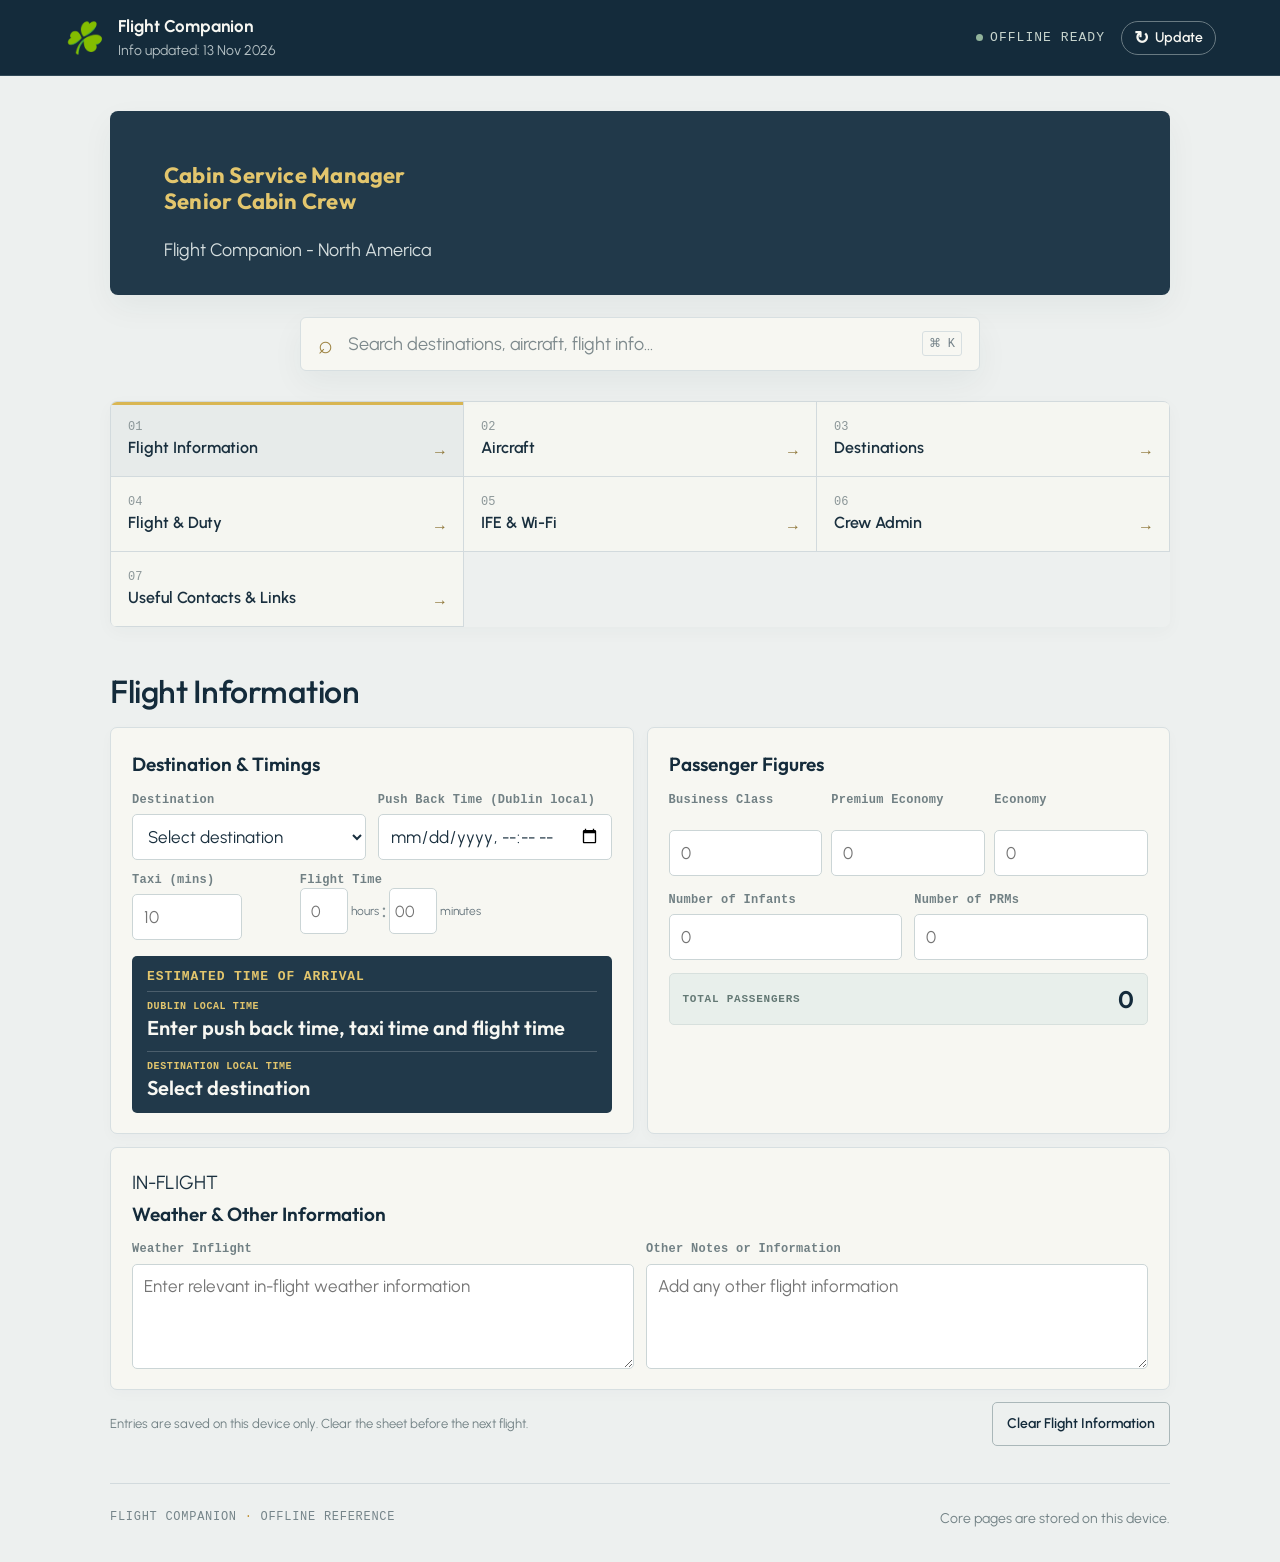
==== commit d174bde2: "Add files via upload" ====
--- a/index.html
+++ b/index.html
@@ -9,7 +9,7 @@
   <meta name="description" content="Offline-first Cabin Service Manager reference for Aer Lingus long-haul operations.">
   <link rel="manifest" href="manifest.webmanifest">
   <link rel="icon" href="icon.svg" type="image/svg+xml">
-  <link rel="stylesheet" href="styles.css?v=useful-contacts2">
+  <link rel="stylesheet" href="styles.css?v=home-title1">
   <title>Flight Companion</title>
 </head>
 <body>
@@ -19,7 +19,7 @@
   </header>
   <main>
     <section class="welcome" id="home">
-      <div class="welcome-copy"><p class="eyebrow">CABIN SERVICE MANAGER &amp; SENIOR FLIGHT COMPANION</p><p class="intro">North America</p></div>
+      <div class="welcome-copy"><p class="eyebrow">Cabin Service Manager<br>Senior Cabin Crew</p><p class="intro">Flight Companion - North America</p></div>
     </section>
     <section class="search-wrap" aria-label="Search reference">
       <label class="search-box"><span aria-hidden="true">⌕</span><input id="search" type="search" placeholder="Search destinations, aircraft, flight info…" autocomplete="off"><kbd>⌘ K</kbd></label>
@@ -38,7 +38,7 @@
     <section class="content-area" id="content-area" aria-live="polite"></section>
     <footer><span>FLIGHT COMPANION <i>·</i> OFFLINE REFERENCE</span><span id="cache-note">Core pages are stored on this device.</span></footer>
   </main>
-  <script src="reference-data.js?v=sources-sync1"></script>
+  <script src="reference-data.js?v=destinations-sfo1"></script>
   <script src="app.js?v=useful-contacts2"></script>
 </body>
 </html>
--- a/styles.css
+++ b/styles.css
@@ -33,7 +33,7 @@
 .welcome{position:relative;display:flex;min-height:180px;margin-top:35px;background:var(--navy);overflow:hidden;border-radius:8px;color:#f8f8f3;padding:30px 54px;align-items:center;box-shadow:var(--shadow)}
 .welcome-copy{position:relative;z-index:1;max-width:490px}
 .eyebrow,.section-kicker{font:13px ui-monospace,SFMono-Regular,monospace;letter-spacing:.12em;color:#e3c66d}
-.welcome-copy>.eyebrow{font-size:16px;font-weight:700}
+.welcome-copy>.eyebrow{font:700 22px/1.18 Outfit,Urbanist,sans-serif;letter-spacing:.01em;color:#e3c66d;text-transform:none}
 .intro{font-size:18px;color:#d5dedf;max-width:410px;margin:17px 0 0}
 .welcome-art{position:absolute;right:5%;top:0;width:40%;height:100%;opacity:.95}
 .sun{position:absolute;width:172px;height:172px;border:1px solid #d6c17445;border-radius:50%;top:48px;right:27px;background:radial-gradient(circle,#d8c57a12 0 55%,transparent 56%)}
@@ -88,6 +88,19 @@
 .profile-meta span{font:11px ui-monospace,SFMono-Regular,monospace;letter-spacing:.08em;color:#e3c66d}
 .profile-meta strong{font-size:14px;font-weight:600;overflow-wrap:anywhere}
 .profile-grid{grid-template-columns:repeat(2,minmax(0,1fr))}
+.amenity-grid{display:grid;grid-template-columns:repeat(2,minmax(0,1fr));gap:8px;margin-top:12px}
+.amenity-item{display:flex;min-width:0;min-height:48px;align-items:center;justify-content:space-between;gap:8px;padding:7px 9px;border:1px solid #e1e6e3;border-radius:5px;background:#fff}
+.amenity-item>strong{min-width:0;color:var(--navy-deep);font:600 14px/1.2 Outfit,Urbanist,sans-serif}
+.amenity-status{display:grid;place-items:center;flex:0 0 26px;width:26px;height:26px;border-radius:50%;font:700 17px/1 Urbanist,sans-serif}
+.amenity-status.is-yes{background:#e6f1e2;color:#397b35}
+.amenity-status-group{display:flex;flex:0 0 auto;align-items:center;gap:5px}
+.amenity-status.is-fee-mark{background:#fbf1d6;color:#936414;font-size:14px}
+.amenity-status.is-no{background:#fbf1d6;color:#a36d14}
+.amenity-status.is-food{background:#e6f1e2;color:#397b35}
+.amenity-status.is-food svg{width:15px;height:15px;fill:none;stroke:currentColor;stroke-width:1.6;stroke-linecap:round;stroke-linejoin:round}
+.amenity-status.is-request{background:#e9eef0;color:#526a75}
+.amenity-status.is-request svg{width:16px;height:16px;fill:none;stroke:currentColor;stroke-width:1.7;stroke-linecap:round;stroke-linejoin:round}
+.amenity-value{color:var(--muted);font-size:13px;line-height:1.2;text-align:right;overflow-wrap:anywhere}
 .profile-fields{margin-top:8px}
 .coordination-grid{display:grid;grid-template-columns:repeat(2,minmax(0,1fr));gap:9px;margin-top:10px}
 .contact-card,.contact-extra{min-width:0;background:#fff;border:1px solid #e1e6e3;border-radius:6px;padding:12px}
